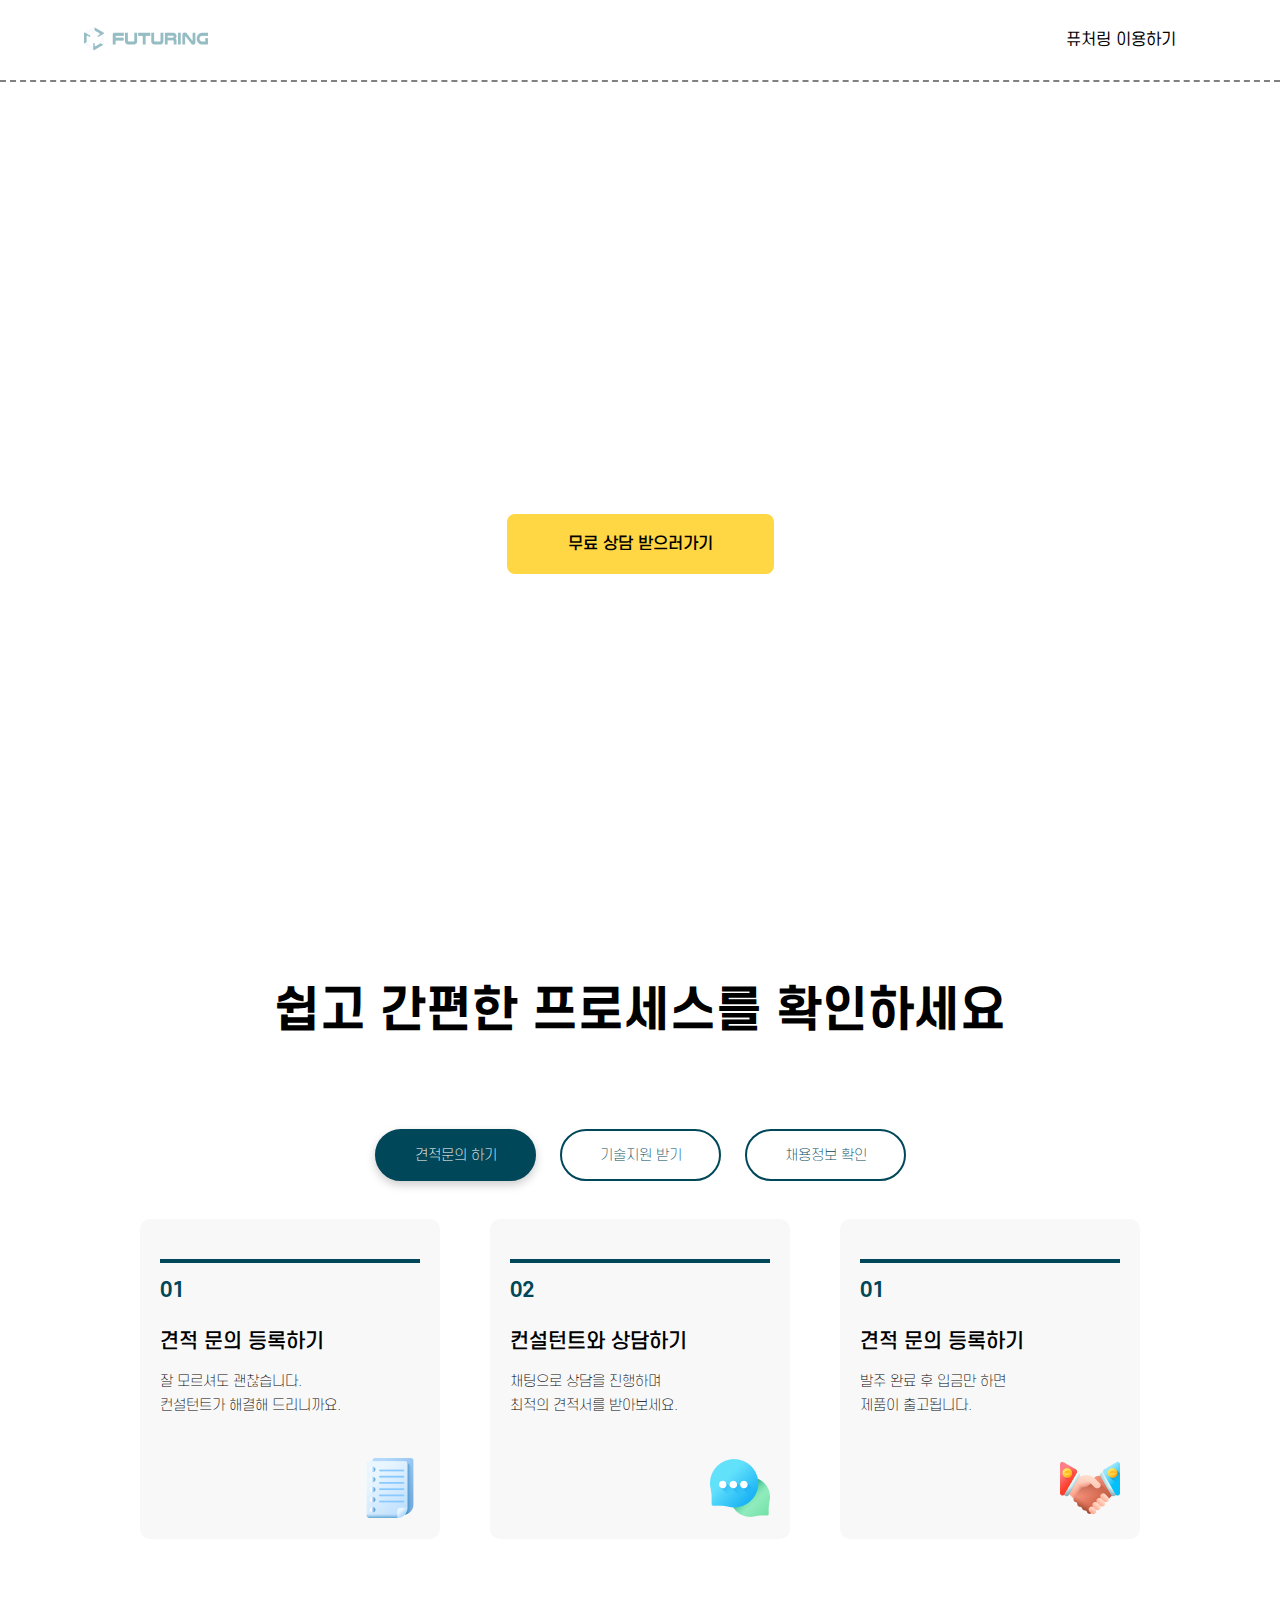
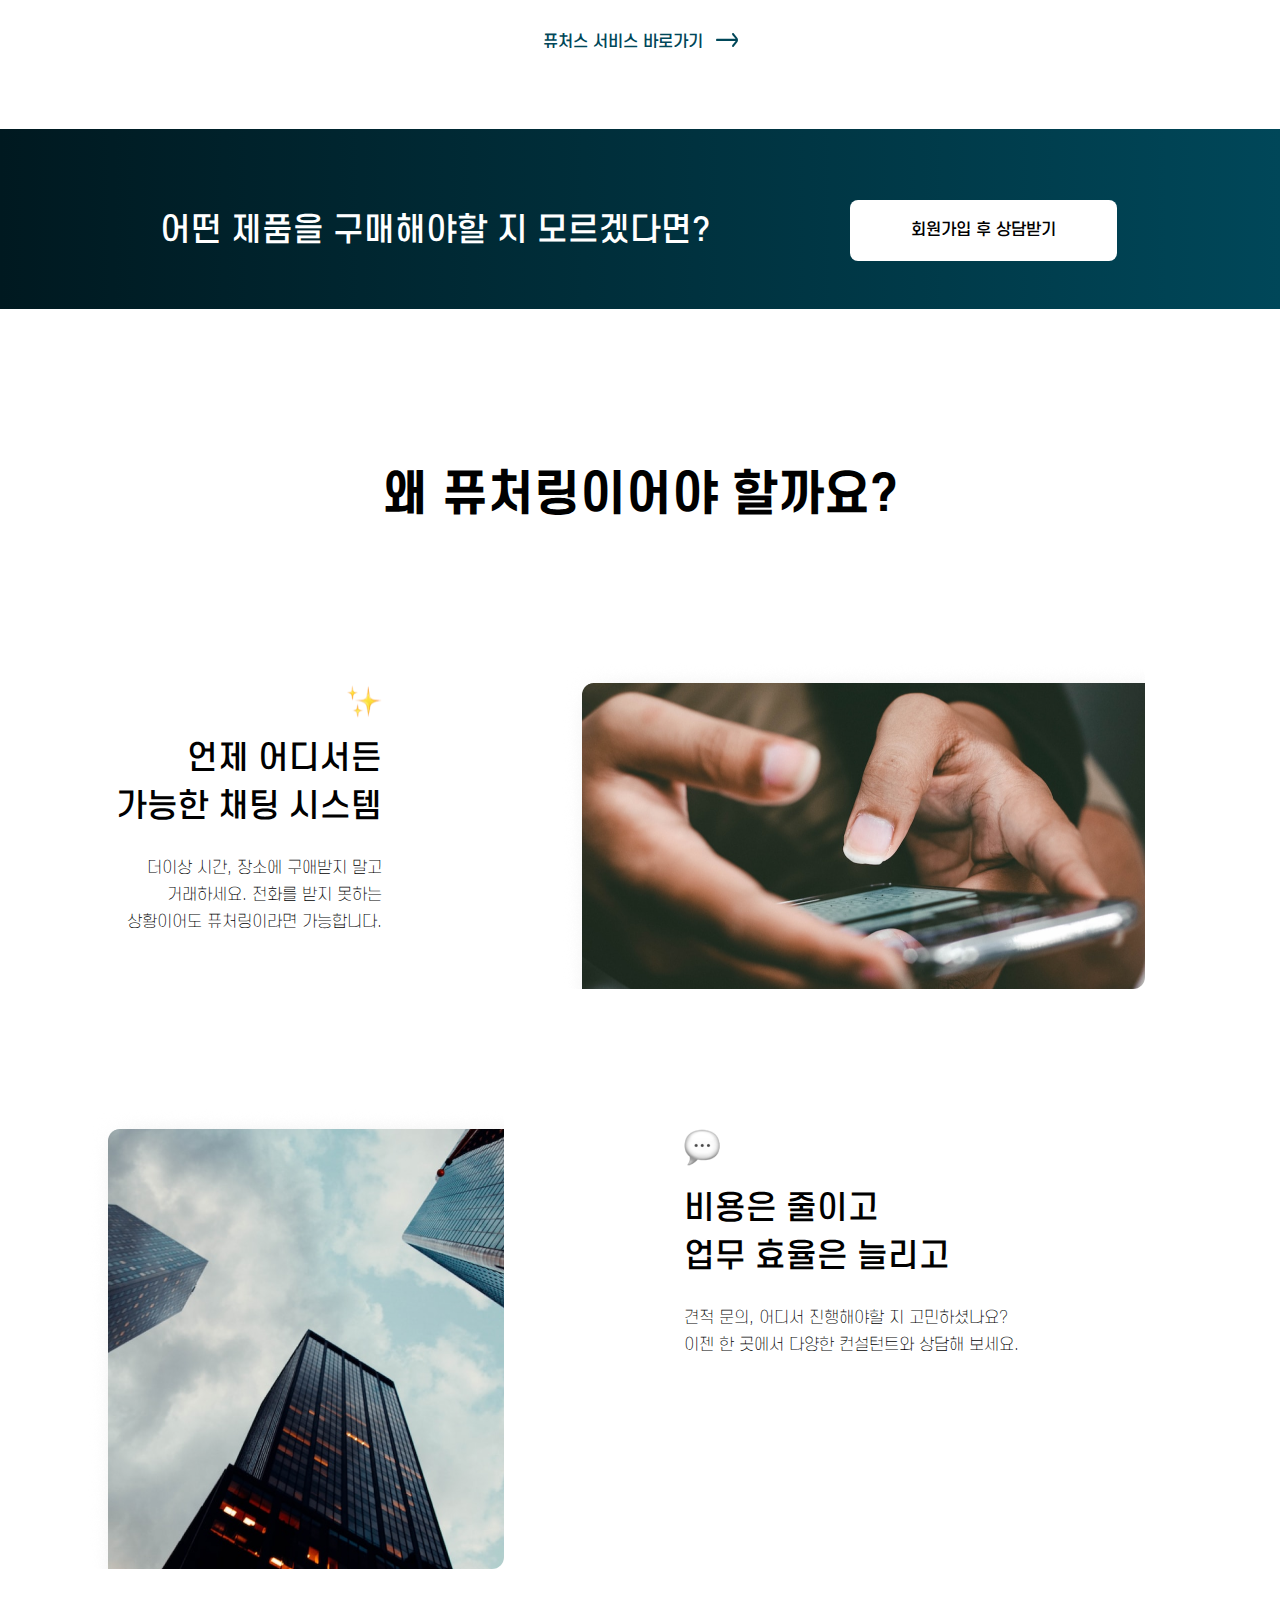
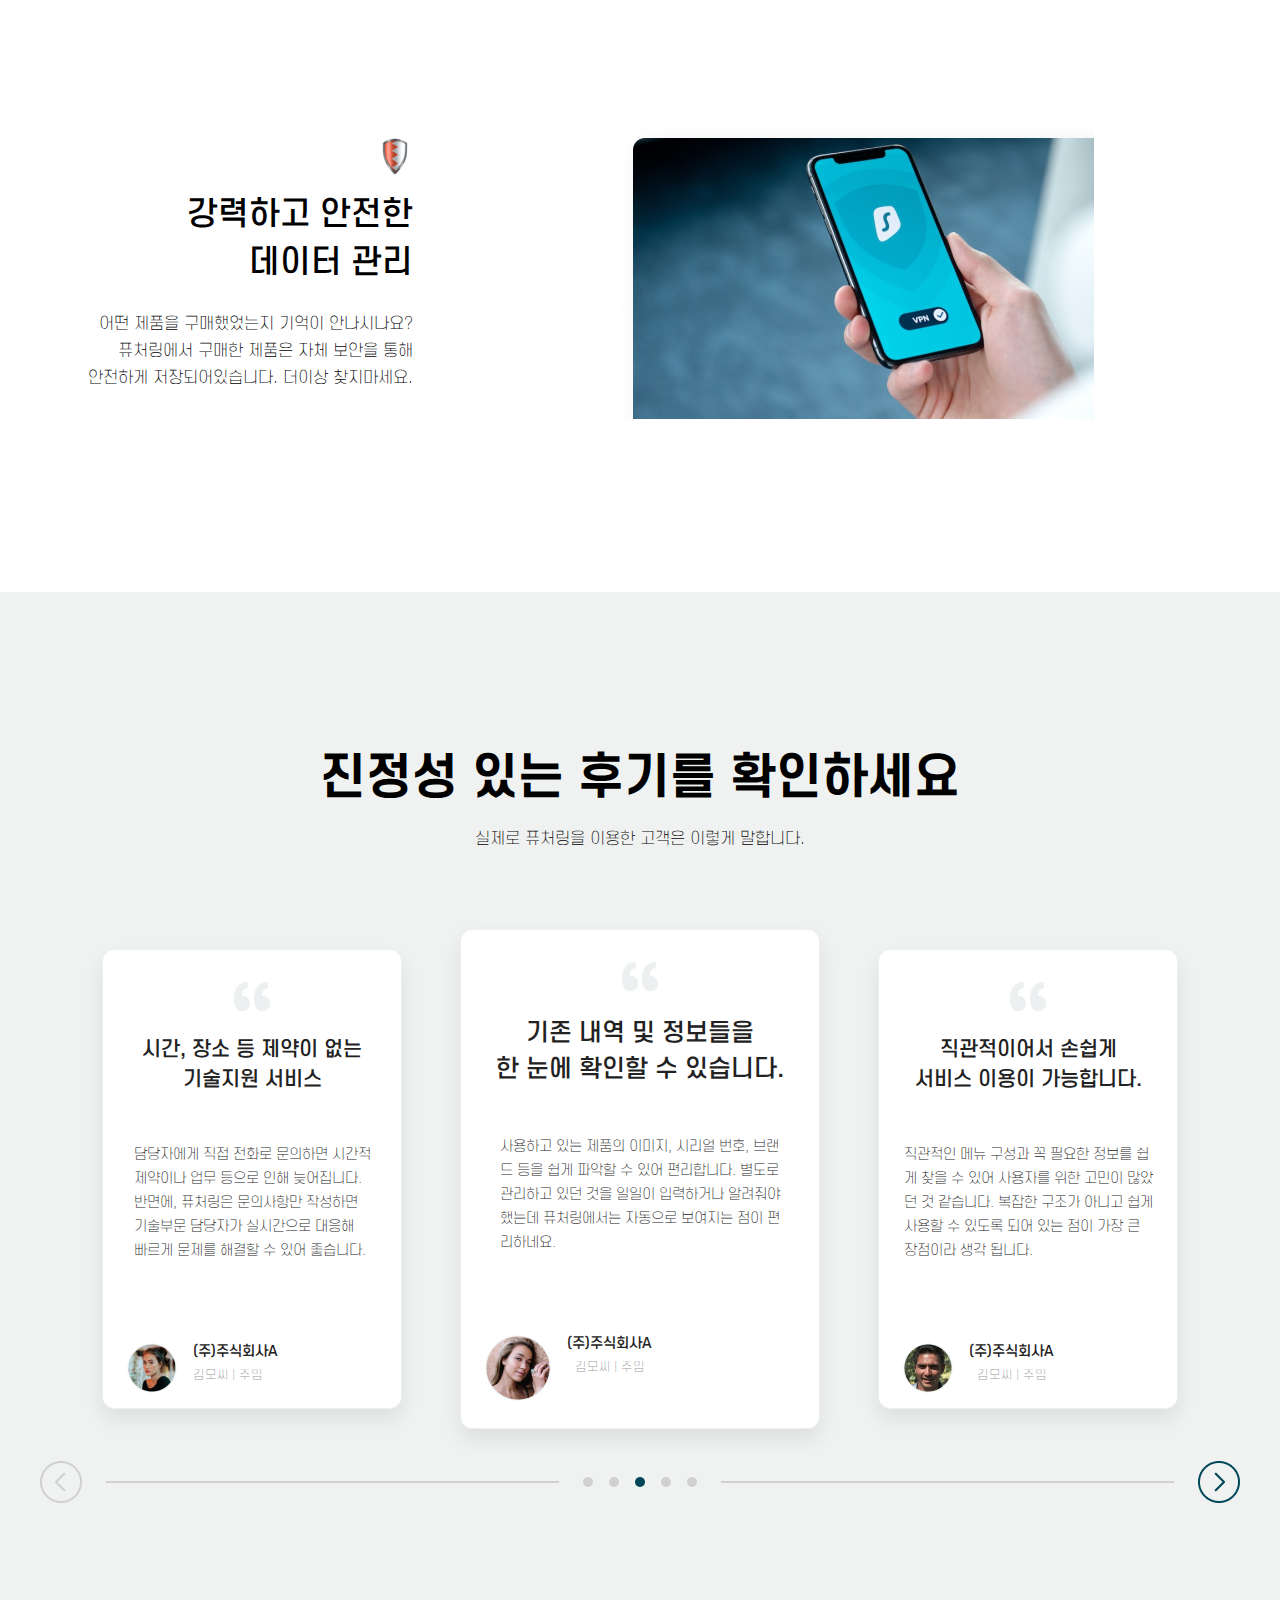
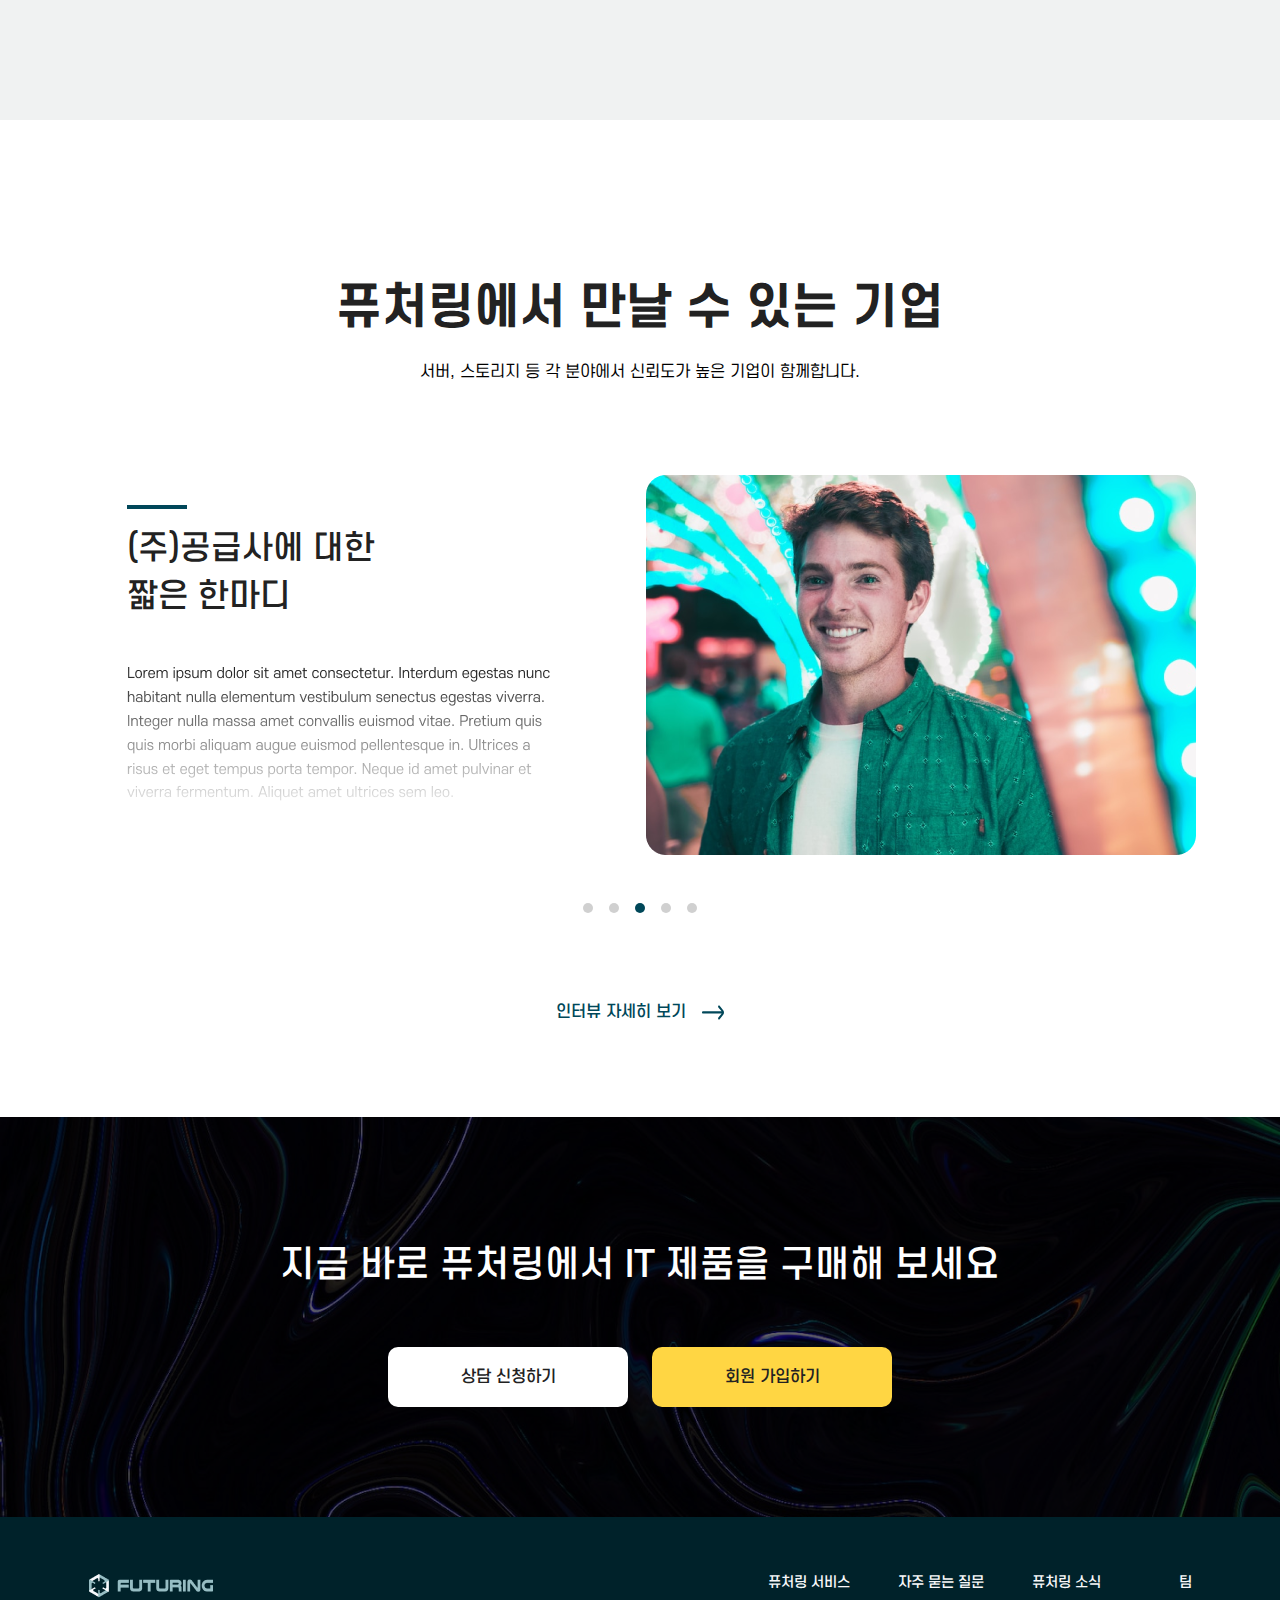
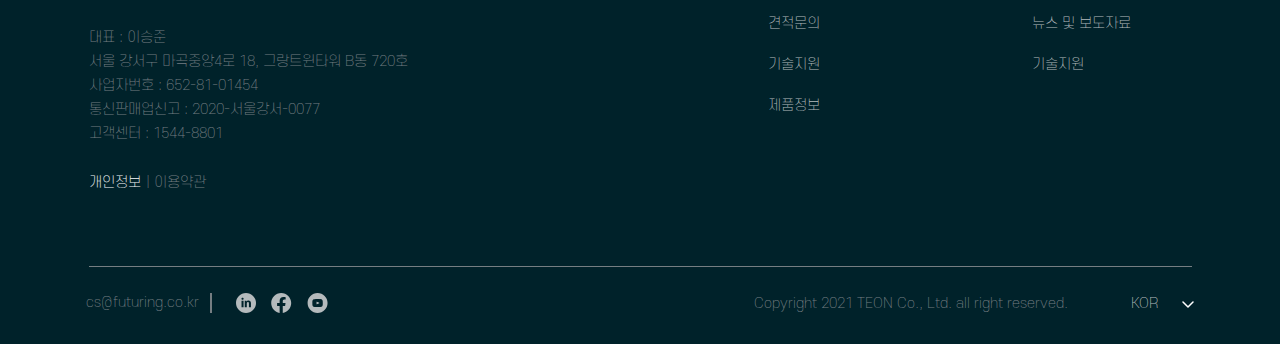
==== front/index.html @ 199f08bc "2023/05/26 commit check" ====
<!DOCTYPE html>
<html lang="en">
<head>
    <meta charset="UTF-8">
    <meta http-equiv="X-UA-Compatible" content="IE=edge">
    <meta name="viewport" content="width=device-width, initial-scale=1.0">
    <link rel="stylesheet" href="../../common/css/reset.css">
    <link rel="stylesheet" href="../../common/css/common.css">
    <link rel="stylesheet" href="../../common/css/fonts.css">

    <link rel="stylesheet" href="./css/index.css">
    <title>Document</title>
</head>
<body>
   <div id="futuring_main_wrap">
        <header class="futuring_header_wrap">
            <div class="dashed_line_wrap">
                <nav class="futuring_nav_wrap">
                    <a href="#" classs="futuring_web">
                        <img src="../common/image/futuring_logo.png" alt="futuring_logo" class="futuring_logo">
                    </a>
                    <ul class="futuring_middle_wrap">
                        <li><a href="#"></a>퓨처링 소개<img src="../common/image/unnder_button.svg" alt="unnder_button" class="unnder_button"></li>
                        <li><a href="#"></a>자주 묻는 질문</li>
                        <li><a href="#"></a>퓨처링 소개<img src="../common/image/unnder_button.svg" alt="unnder_button" class="unnder_button"></li>
                        <li><a href="#"></a>팀</li>
                    </ul>
                    <ul class="futuring_login_wrap">
                        <li><a href="#"></a>로그인 ・ 회원가입</li>
                        <li><a href="#"></a>퓨처링 이용하기</li>
                    </ul>
                </nav>
            </div>

            <div class="futuring_introduce_wrap">
                <h1>
                    IT 제품 구매 <br> 
                    여기저기 <span>둘러보느라 지치셨죠?</span>
                </h1>
                <span>
                    퓨처링은 B2B 기업을 대상으로 서버, 스토리지, 클라우드, 네트워크 구매에 <br>
                    필요한 상담을 무료로 제공합니다. 채팅 한 번으로 여러 곳에서 견적을 받아보세요.
                </span>
                <div>
                    무료 상담 받으러가기
                </div>
            </div>

            <div class="futuring_board_data">
                <div class="futuring_board_introduce">
                    <div class="silver_box"></div>
                    <span>퓨처링은 벤처기업, 강소기업 인증을 받은 (주)테온에서 <br>
                      서비스하는 믿고 맏길 수 있는 안전한 플랫폼입니다.
                    </span>
                </div>

                <div class="futuring_board_stats">
                    <img src="../common/image/board_home.png" alt="board_home" class="board_home">
                    <div class="futuring_board_figure">
                        <span>553</span>
                        <span>등록된 업체</span>
                    </div>
                </div>

                <div class="futuring_board_stats">
                    <img src="../common/image/board_home.png" alt="board_home" class="board_home">
                    <div class="futuring_board_figure">
                        <span>5,660</span>
                        <span>출고된 제품</span>
                    </div>
                </div>

                <div class="futuring_board_stats">
                    <img src="../common/image/board_home.png" alt="board_home" class="board_home">
                    <div class="futuring_board_figure">
                        <span>161억 +</span>
                        <span>총 견적 금액</span>
                    </div>
                </div>
            </div>

        </header>

        <div class="futuring_body_wrap">
             <p>쉽고 간편한 프로세스를 확인하세요</p>
             <div class="futuring_process_list">
                 <div>견적문의 하기</div>
                 <div class="futuring_process_middle">기술지원 받기</div>
                 <div>채용정보 확인</div>
             </div>
             <div class="futuring_process_card">
                <div class="futuring_first_card">
                    <div class="turquoise"></div>
                    <span class="futuring_class_number">01</span>
                    <span class="futuring_card_title">견적 문의 등록하기</span>
                    <span class="futuring_card_content">
                          잘 모르셔도 괜찮습니다. <br>
                          컨설턴트가 해결해 드리니까요.
                    <div class="futuring_card_image"> 
                        <img src="../common/image/paper.png" alt="paper_logo">
                    </div>
                </div>

                <div class="futuring_second_card">
                    <div class="turquoise"></div>
                    <span class="futuring_class_number">02</span>
                    <span class="futuring_card_title">컨설턴트와 상담하기</span>
                    <span class="futuring_card_content">
                        채팅으로 상담을 진행하며 <br>
                        최적의 견적서를 받아보세요.
                    <div class="futuring_card_image"> 
                        <img src="../common/image/chat.png" alt="chat_logo">
                    </div>
                </div>

                <div class="futuring_last_card">
                    <div class="turquoise"></div>
                    <span class="futuring_class_number">01</span>
                    <span class="futuring_card_title">견적 문의 등록하기</span>
                    <span class="futuring_card_content">
                        발주 완료 후 입금만 하면 <br>
                        제품이 출고됩니다.
                    <div class="futuring_card_image"> 
                        <img src="../common/image/handshake.png" alt="handshake_logo">
                    </div>
                </div>
             </div>

             <div class="futuring_service_going">
                <span>퓨처스 서비스 바로가기</span>
                <img src="../common/image/futuring_service_arrow.svg" alt="futuring_service_arrow">
             </div>
        </div>
        
        <div class="futuring_indigo_background">
            <div class="futuring_indigo_counseling">
                <span>어떤 제품을 구매해야할 지 모르겠다면?</span>
                <span>회원가입 후 상담받기</span>
            </div>    
        </div>

        <div class="futuring_reason_wrap">
            <p>왜 퓨처링이어야 할까요?</p>
            <div class="futuring_chat_system">
                <div class="futuring_chat_information">
                    <img src="../common/image/star.png" alt="star_logo" class="star_logo">
                    <p>언제 어디서든 <br>
                        가능한 채팅 시스템
                    </p>
                    <span>
                        더이상 시간, 장소에 구애받지 말고 <br>
                        거래하세요. 전화를 받지 못하는 <br>
                        상황이어도 퓨처링이라면 가능합니다.
                    </span>
                </div>

                <div class="smart_phone"></div>
            </div>

            <div class="futuring_sangdam_system">
                <div class="building_logo"> </div> 
                <div class="futuring_sangdam_information">
                    <img src="../common/image/text_image.png" alt="text_image" class="text_image">
                    <p>
                        비용은 줄이고  <br>
                        업무 효율은 늘리고
                    </p>
                    <span>
                        견적 문의, 어디서 진행해야할 지 고민하셨나요? <br>
                        이젠 한 곳에서 다양한 컨설턴트와 상담해 보세요.
                    </span>
                </div>

            </div>

            <div class="futuring_data_management">
                <div class="futuring_management_wrap">
                    <img src="../common/image/depance.png" alt="depance_logo" class="depance_logo">
                    <p>
                        강력하고 안전한 <br>
                        데이터 관리
                    </p>
                    <span>
                        어떤 제품을 구매했었는지 기억이 안나시나요? <br>
                        퓨처링에서 구매한 제품은 자체 보안을 통해 <br>
                        안전하게 저장되어있습니다. 더이상 찾지마세요.
                    </span>
                </div>
                <div class="vpn_logo_image"></div>
            </div>
        </div>

        <div class="futuring_gray_background">
            <div class="futuring_review_box">
                <p>진정성 있는 후기를 확인하세요</p>
                <span>
                    실제로 퓨처링을 이용한 고객은 이렇게 말합니다.
                </span>
                <div class="futuring_review_cardbox">
                    <div class="first_review_box">
                        <img src="../common/image/quotation_mark.png" alt="quotation_mark" class="quotation_mark">
                        <span>시간, 장소 등 제약이 없는 <br>
                              기술지원 서비스
                        </span>
                        <p>
                            담당자에게 직접 전화로 문의하면 시간적 <br> 
                            제약이나 업무 등으로 인해 늦어집니다. <br>
                            반면에, 퓨처링은 문의사항만 작성하면 <br>
                            기술부문 담당자가 실시간으로 대응해 <br>
                            빠르게 문제를 해결할 수 있어 좋습니다.
                        </p>
                        <div class="review_personal_data">
                            <img src="../common/image/one_review_people.png" alt="one_review_people">
                            <div class="review_personal_information">
                                <span>(주)주식회사A</span>
                                <span>김모씨 | 주임</span>
                            </div>
                        </div>
                    </div>

                    <div class="second_review_box">
                        <img src="../common/image/quotation_mark.png" alt="quotation_mark" class="quotation_mark">
                        <span>
                            기존 내역 및 정보들을 <br>
                            한 눈에 확인할 수 있습니다.
                        </span>
                        <p>
                            사용하고 있는 제품의 이미지, 시리얼 번호, 브랜 <br>
                            드 등을 쉽게 파악할 수 있어 편리합니다. 별도로 <br>
                            관리하고 있던 것을 일일이 입력하거나 알려줘야  <br>
                            했는데 퓨처링에서는 자동으로 보여지는 점이 편  <br>
                            리하네요.
                        </p>
                        <div class="review_personal_data">
                            <img src="../common/image/two_review_people.png" alt="two_review_people">
                            <div class="review_personal_information">
                                <span>(주)주식회사A</span>
                                <span>김모씨 | 주임</span>
                            </div>
                        </div>
                    </div>

                    <div class="three_review_box">
                        <img src="../common/image/quotation_mark.png" alt="quotation_mark" class="quotation_mark">
                        <span>
                            직관적이어서 손쉽게 <br>
                            서비스 이용이 가능합니다.
                        </span>
                        <p>
                            직관적인 메뉴 구성과 꼭 필요한 정보를 쉽 <br>
                            게 찾을 수 있어 사용자를 위한 고민이 많았 <br>
                            던 것 같습니다. 복잡한 구조가 아니고 쉽게 <br> 
                            사용할 수 있도록 되어 있는 점이 가장 큰 <br> 
                            장점이라 생각 됩니다.
                        </p>
                        <div class="review_personal_data">
                            <img src="../common/image/three_review_people.png" alt="three_review_people">
                            <div class="review_personal_information">
                                <span>(주)주식회사A</span>
                                <span>김모씨 | 주임</span>
                            </div>
                        </div>
                    </div>
                </div>
                 <!-- line 시작-->
                <div class="selector_linear">
                    <img src="../common/image/prev.png" alt="prev" class="prev">
                    <div class="reft_select_distinction"></div>
                    <div class="one_selector">
                        <div></div>
                        <div></div>
                        <div class="active"></div>
                        <div></div>
                        <div></div>
                    </div>
                    <div class="right_select_distinction"></div>
                    <img src="../common/image/next.png" alt="next" class="next">
                </div>
            </div>
        </div>

        <div class="interview_corporation_wrap">
            <div class="interview_body_wrap">
                <span>퓨처링에서 만날 수 있는 기업</span>
                <span>서버, 스토리지 등 각 분야에서 신뢰도가 높은 기업이 함께합니다.</span>
                
                <div class="main_interview_wrap">
                    <div class="interview_suppliers_wrap">
                            <div class="indion_small_line"></div>
                            <span>
                                (주)공급사에 대한 <br>
                                짧은 한마디
                            </span>
                            <div class="lolem_setting_background">
                                <img src="../common/image/lolem.png" alt="lolem" class="lolem">
                                <img src="../common/image/fog_lettering.png" alt="fog_lettering" class="fog_lettering">
                            </div>
                    </div>
                    <img src="../common/image/lookat_people.png" alt="lookat_people" class="lookat_people">
                </div>

                <div class="interview_selector">
                    <div></div>
                    <div></div>
                    <div class="active"></div>
                    <div></div>
                    <div></div>
                </div>
            </div>
            
            <div class="interview_get_wrap">
                <!--인터뷰 자세히 보기-->
                <span class="interview_get_out">
                    인터뷰 자세히 보기
                </span>
                <img src="../common/image/interview_right_arrow.svg" alt="interview_right_arrow">
            </div>
        </div>

        <div class="space_background">
            <div class="space_purchase_wrap">
                <span>
                    지금 바로 퓨처링에서 IT 제품을 구매해 보세요
                </span>
                <div class="space_request_list">
                    <div>
                        상담 신청하기
                    </div>
                    <div>
                        회원 가입하기
                    </div>
                </div>
            </div>
        </div>

        <footer class="footer_main_wrap">
            <div class="footer_info_wrap">
                <div class="footer_left">
                    <img src="../common/image/futuring_logo.png" alt="footer_futuring_logo" class="footer_futuring_logo">
                    <div class="footer_left_introduce">
                        <span>대표 : 이승준</span>
                        <span>서울 강서구 마곡중앙4로 18, 그랑트윈타워 B동 720호</span>
                        <span>사업자번호 : 652-81-01454</span>
                        <span>통신판매업신고 : 2020-서울강서-0077</span>
                        <span>고객센터 : 1544-8801</span>
                        <div class="footer_personal_information">
                            <span class="person_intriduce"><a href="#">개인정보</a></span>
                            <span class="perosn_conditions"><a href="#"> | 이용약관</a></span>
                        </div>
                    </div>
                </div>
                <div class="footer_right">
                    <ul>
                        <li>
                            <span>퓨처링 서비스</span>
                            <span><a href="#">견적문의</a></span>
                            <span><a href="#">기술지원</a></span>
                            <span><a href="#">제품정보</a></span>
                        </li>
                        <li>
                            <span>자주 묻는 질문</span>
                        </li>
                        <li>
                            <span>퓨처링 소식</span>
                            <span><a href="#">뉴스 및 보도자료</a></span>
                            <span><a href="#">기술지원</a></span>
                        </li>
                        <li>
                            <span>팀</span>
                        </li>
                    </ul>
                </div>
            </div>
            <div class="footer_vanner_wrap">
                <div class="footer_vanner_left">
                    <span>cs@futuring.co.kr</span>
                    <div></div>
                    <img src="../common/image/insta_logo.svg" alt="insta_logo" class="insta_logo">
                    <img src="../common/image/facebook_logo.svg" alt="facebook_logo" class="facebook_logo">
                    <img src="../common/image/youtube_logo.svg" alt="youtube_logo" class="youtube_logo">
                </div>

                <div class="footer_vanner_right">
                    <span>Copyright 2021 TEON Co., Ltd. all right reserved.</span>
                    <div>
                        <span>KOR</span>
                        <img src="../common/image/unnder_button.svg" alt="unnder_button" class="unnder_button">
                    </div>
                </div>
            </div>
        </footer>
   </div>
</body>
</html>
---- common/css/common.css ----
/* =================================================================== 
Common
=================================================================== */

* {
    font-family: 'S-Core Dream';
}







/* =================================================================== 
Header
=================================================================== */


.dashed_line_wrap{
    border-bottom: 2px dashed gray;
}

.futuring_header_wrap .futuring_nav_wrap
{
    display: flex;
    align-items: center;
    justify-content: space-between;
    padding: 20px 0 20px;
    max-width: 1113px;
    margin: 0 auto;
}

.futuring_header_wrap  .futuring_middle_wrap
{
    display: flex;
    font-style: normal;
    font-weight: 200;
    font-size: 14px;
    line-height: 17px;
    text-align: center;
    color: #FFFFFF;
}

.futuring_header_wrap  .futuring_middle_wrap > li:not(:first-child){
    padding-left: 40px;
}


.futuring_header_wrap .futuring_login_wrap
{
    display: flex;
    align-items: center;
}

.futuring_header_wrap .futuring_login_wrap li:first-child
{
    font-style: normal;
    font-weight: 200;
    font-size: 14px;
    line-height: 17px;
    text-align: center;
    color: #FFFFFF;
}

.futuring_header_wrap .futuring_login_wrap li:last-child
{   
    padding : 12px 21px 11px 22px;
    background: #FFFFFF;
    border-radius: 100px;
}

.futuring_header_wrap .futuring_login_wrap li>a:last-child
{   
    font-weight: 200;
    font-size: 14px;
    line-height: 17px;
    text-align: center;
    color: #000000;
}

.futuring_login_wrap > li:last-child
{
    margin-left: 21px;
}




/* =================================================================== 
footer 
=================================================================== */




.footer_main_wrap {
    background: #00222A;
}

.footer_main_wrap .footer_info_wrap {
    display: flex;
    justify-content: space-between;
    max-width: 1103px;
    margin: 0 auto;
    padding: 57px 0 71px;
    border-bottom: 0.5px solid #757E82;;
}

.footer_left_introduce {
    display: flex;
    flex-direction: column;
    margin-top: 25px;
}

.footer_left .footer_personal_information{
    margin-top: 25px;
}

.footer_left_introduce > span {
    font-weight: 200;
    font-size: 14px;
    line-height: 24px;
    color: #757E82;
}

.footer_personal_information .person_intriduce > a{
    font-weight: 200;
    font-size: 14px;
    line-height: 24px;
    color:#F7F8F9;
}

.footer_personal_information .perosn_conditions > a{
    font-weight: 200;
    font-size: 14px;
    line-height: 24px;
    color: #757E82;
}

.footer_right > ul {
    display: flex;
}

.footer_right > ul > li:not(:last-child){
    display: flex;
    flex-direction: column;
    margin-right: 48px;
}

.footer_right > ul > li > span:first-child{
    font-weight: 500;
    font-size: 14px;
    line-height: 17px;
    color: #F7F8F9;
    margin-bottom: 28px;
}

.footer_right > ul > li > span:not(:last-child) {
    margin-bottom: 24px;
}

.footer_right > ul > li > span > a{
    font-weight: 200;
    font-size: 14px;
    line-height: 17px;
    color: #B4BABC;
}


.footer_vanner_wrap {
    display: flex;
    justify-content: space-between;
    margin: 0 auto;
    padding: 24px 0 29px;
    max-width: 1108px;
}

.footer_vanner_left span{
    font-weight: 200;
    font-size: 14px;
    line-height: 24px;
    color: #757E82;
}

.footer_vanner_left {
    display: flex;
    justify-content: center;
    align-items: center;
}

.footer_vanner_left div {
    margin: 0 24px 0 11px;
    width: 0px;
    height: 20px;
    border: 0.5px solid #757E82;
}

.footer_vanner_left img:not(:last-child){
    margin-right: 15px;
}


.footer_vanner_right {
    display: flex;
    justify-content: center;
    align-items: center;
}

.footer_vanner_right > span{
    margin-right: 63px;
    font-weight: 200;
    font-size: 14px;
    line-height: 17px;
    text-align: center;
    color: #757E82;
}

.footer_vanner_right div > span {
    margin-right: 19px;
    font-weight: 200;
    font-size: 14px;
    line-height: 17px;
    color: #B4BABC;
}
---- common/css/fonts.css ----
/* S-Core Dream font */
@font-face {
    font-family: 'S-Core Dream';
    src: url('../fonts/SCDream1.otf') format('opentype');
    font-weight: 100;
    font-style: normal;
}

@font-face {
    font-family: 'S-Core Dream';
    src: url('../fonts/SCDream2.otf') format('opentype');
    font-weight: 200;
    font-style: normal;
}

@font-face {
    font-family: 'S-Core Dream';
    src: url('../fonts/SCDream3.otf') format('opentype');
    font-weight: 300;
    font-style: normal;
}

@font-face {
    font-family: 'S-Core Dream';
    src: url('../fonts/SCDream4.otf') format('opentype');
    font-weight: 400;
    font-style: normal;
}

@font-face {
    font-family: 'S-Core Dream';
    src: url('../fonts/SCDream5.otf') format('opentype');
    font-weight: 500;
    font-style: normal;
}

@font-face {
    font-family: 'S-Core Dream';
    src: url('../fonts/SCDream6.otf') format('opentype');
    font-weight: 600;
    font-style: normal;
}

@font-face {
    font-family: 'S-Core Dream';
    src: url('../fonts/SCDream7.otf') format('opentype');
    font-weight: 700;
    font-style: normal;
}

@font-face {
    font-family: 'S-Core Dream';
    src: url('../fonts/SCDream8.otf') format('opentype');
    font-weight: 800;
    font-style: normal;
}

@font-face {
    font-family: 'S-Core Dream';
    src: url('../fonts/SCDream9.otf') format('opentype');
    font-weight: 900;
    font-style: normal;
}


/* NEXON */
@font-face {
    font-family: 'NEXON';
    src: url('../fonts/NEXON_Lv1_Gothic_Low_OTF_Light.otf') format('opentype');
    font-weight: 300;
    font-style: normal;
}

@font-face {
    font-family: 'NEXON';
    src: url('../fonts/NEXON_Lv1_Gothic_Low_OTF.otf') format('opentype');
    font-weight: 400;
    font-style: normal;
}
@font-face {
    font-family: 'NEXON';
    src: url('../fonts/NEXON_Lv1_Gothic_Low_OTF_Bold.otf') format('opentype');
    font-weight: 900;
    font-style: normal;
}
---- front/css/index.css ----
.futuring_introduce_wrap {
    display: flex;
    flex-direction: column;
    align-items: center;
    margin: 150px 0px 184px;
}

.futuring_introduce_wrap h1{
    margin-bottom: 24px;
    font-style: normal;
    font-weight: 200;
    font-size: 56px;
    line-height: 78px;
    text-align: center;
    color: #FFFFFF;
}

.futuring_introduce_wrap h1>span {
    font-weight: 500;
    font-size: 56px;
    line-height: 78px;
    text-align: center;
    color: #FFFFFF;
}

.futuring_introduce_wrap > span {
    margin-bottom: 48px;
    font-weight: 200;
    font-size: 16px;
    line-height: 27px;
    text-align: center;
    color: #FFFFFF;
}

.futuring_introduce_wrap > div {
    padding: 21px 61px 20px;
    font-weight: 500;   
    font-size: 16px;
    line-height: 19px;
    text-align: center;
    color: #000000;
    background: #FFD643;
    border-radius: 8px;
}

.futuring_board_data{
    display: flex;
    max-width: 1240px;
    margin: 0 auto;
}

.futuring_board_data .futuring_board_introduce{
    display: flex;
    justify-content: center;
    align-items: center;
    margin-right: 37px;
}

.futuring_board_introduce .silver_box{
    width: 4px;
    height: 40px;
    background: #FFFFFF;
}

.futuring_board_introduce span {
    margin-left: 10px;
    font-weight: 200;
    font-size: 14px;
    line-height: 21px;
    color: #FFFFFF;
}

.futuring_board_stats {
    display: flex;
    margin-right: 102px;
}

.futuring_board_stats .futuring_board_figure{
    display: flex;
    margin-left: 24px;;
    flex-direction: column;
}

.futuring_board_figure span:first-child{
    margin-bottom: 12px;
    font-style: normal;
    font-weight: 600;
    font-size: 32px;
    line-height: 38px;
    color: #FFFFFF;
}

.futuring_board_figure span:last-child{
    font-weight: 200;
    font-size: 14px;
    line-height: 17px;
    color: #FFFFFF;
}

.futuring_body_wrap {
    display: flex;
    flex-direction: column;
    align-items: center;
    max-width: 1000px;
    margin: 0 auto;
}

.futuring_body_wrap > p {
    margin: 160px 0 90px;
    font-weight: 600;
    font-size: 48px;
    line-height: 54px;
    text-align: center;
    color: #000000;
}

.futuring_body_wrap .futuring_process_list {
    display: flex;
    margin-bottom: 38px;
}

.futuring_process_list div:not(:first-child, :last-child){
    margin: 0 24px 0;
}

.futuring_process_list div:first-child {
    padding : 16px 37px 15px 38px;
    background: #004759;
    box-shadow: 0px 4px 10px rgba(0, 0, 0, 0.2);
    border-radius: 100px;
    font-weight: 200;
    font-size: 14px;
    line-height: 17px;
    text-align: center;
    color: #FFFFFF;
}

.futuring_process_list div{
    padding : 16px 37px 15px 38px;
    border: 2px solid #004759;
    border-radius: 100px;
    font-weight: 200;
    font-size: 14px;
    line-height: 17px;
    text-align: center;
    color: #004759;
}

.futuring_process_card {
    display: flex;
    margin-bottom: 94px;
}

/*첫 번째 */
.futuring_process_card .futuring_first_card {
    display: flex;
    flex-direction: column;
    background: #F8F8F8;
    border-radius: 10px; 
}

.futuring_first_card .turquoise {
    margin: 40px 20px 16px 20px;
    align-items: center;
    width: 260px;
    height: 0px;
    border: 2px solid #004759;
}

.futuring_first_card .futuring_class_number {
    margin-left: 20px;
    margin-bottom: 27px;
    font-weight: 600;
    font-size: 20px;
    line-height: 24px;
    color: #004759;
}

.futuring_first_card .futuring_card_title{
    margin-left: 20px;
    margin-bottom: 16px;
    font-style: normal;
    font-weight: 500;
    font-size: 20px;
    line-height: 24px;
    color: #000000;
}

.futuring_first_card .futuring_card_content{
    margin-left: 20px;
    font-weight: 200;
    font-size: 14px;
    line-height: 24px;
    color: #000000;
}

.futuring_first_card .futuring_card_image{ 
    margin-top: 40px;
    margin-bottom: 21px;
    display: flex;
    margin-right: 20px;
    justify-content: flex-end;
}

/*두 번쨰*/
.futuring_process_card .futuring_second_card {
    display: flex;
    flex-direction: column;
    margin: 0 50px 0;
    background: #F8F8F8;
    border-radius: 10px; 
}

.futuring_second_card .turquoise {
    margin: 40px 20px 16px 20px;
    align-items: center;
    width: 260px;
    height: 0px;
    border: 2px solid #004759;
}

.futuring_second_card .futuring_class_number {
    margin-left: 20px;
    margin-bottom: 27px;
    font-weight: 600;
    font-size: 20px;
    line-height: 24px;
    color: #004759;
}

.futuring_second_card .futuring_card_title{
    margin-left: 20px;
    margin-bottom: 16px;
    font-style: normal;
    font-weight: 500;
    font-size: 20px;
    line-height: 24px;
    color: #000000;
}

.futuring_second_card .futuring_card_content{
    margin-left: 20px;
    font-weight: 200;
    font-size: 14px;
    line-height: 24px;
    color: #000000;
}

.futuring_second_card .futuring_card_image{ 
    margin-top: 40px;
    display: flex;
    margin-right: 20px;
    justify-content: flex-end;
}

/*세 번쨰*/

.futuring_process_card .futuring_last_card {
    display: flex;
    flex-direction: column;
    background: #F8F8F8;
    border-radius: 10px; 
}

.futuring_last_card .turquoise {
    margin: 40px 20px 16px 20px;
    align-items: center;
    width: 260px;
    height: 0px;
    border: 2px solid #004759;
}

.futuring_last_card .futuring_class_number {
    margin-left: 20px;
    margin-bottom: 27px;
    font-weight: 600;
    font-size: 20px;
    line-height: 24px;
    color: #004759;
}

.futuring_last_card .futuring_card_title{
    margin-left: 20px;
    margin-bottom: 16px;
    font-style: normal;
    font-weight: 500;
    font-size: 20px;
    line-height: 24px;
    color: #000000;
}

.futuring_last_card .futuring_card_content{
    margin-left: 20px;
    font-weight: 200;
    font-size: 14px;
    line-height: 24px;
    color: #000000;
}

.futuring_last_card .futuring_card_image{ 
    margin-top: 40px;
    display: flex;
    margin-right: 20px;
    justify-content: flex-end;
}

.futuring_service_going {
    margin-bottom: 77px;
}

.futuring_service_going span {
    margin-right: 8px;
    font-weight: 500;
    font-size: 16px;
    line-height: 19px;
    text-align: center;
    color: #004759;
}

.futuring_indigo_background {
    width: 100%;
    height: 180px;
    background: linear-gradient(90deg, #001920 0%, #004759 100%);
}

.futuring_indigo_background .futuring_indigo_counseling{
    display: flex;
    padding : 71px 0 71px;
    margin : 0 auto;
    max-width: 960px;
    align-items: center;
    justify-items: center;
}

.futuring_indigo_counseling span:first-child{
    margin-right: 140px;
    font-style: normal;
    font-weight: 500;
    font-size: 32px;
    line-height: 38px;
    color: #FFFFFF;
}

.futuring_indigo_counseling span:last-child{
    display: block; 
    padding: 21px 61px 21px;
    background: #FFFFFF;
    border-radius: 8px;
    font-weight: 500;
    font-size: 16px;
    line-height: 19px;
    text-align: center;
    color: #000000;
}

/*왜 퓨처링이어야 할까요?*/

.futuring_reason_wrap {
    display: flex;
    flex-direction: column;
    max-width: 1105px;
    margin: 0 auto;
}

.futuring_reason_wrap > p {
    margin-top: 160px;
    font-weight: 600;
    font-size: 48px;
    line-height: 54px;
    text-align: center;
    color: #000000;
}

.futuring_chat_system {
    display: flex;
    justify-content: flex-end;
    max-width: 1057px;
    margin-top: 140px;
}

.futuring_chat_information {
    display: flex;
    flex-direction: column;
    align-items: flex-end;
    margin-right: 180px;
}

.futuring_chat_information .star_logo {
    margin-top: 20px;
    width: 36px;
    height: 36px;
}

.futuring_chat_information p {
    margin: 16px 0 24px;
    font-weight: 500;
    font-size: 32px;
    line-height: 48px;
    text-align: right;
    color: #000000;
}

.futuring_chat_information span{
    font-weight: 200;
    font-size: 16px;
    line-height: 27px;
    text-align: right;
    color: #000000;
}

.smart_phone{
    background: url("../../common/image/smart_phone.png");
    width: 583px;
    height: 326px;
    border-radius: 12px;
}

/*2번째*/
.futuring_sangdam_system {
    display: flex;
    justify-content: flex-start;
    max-width: 1057px;
    margin-top: 120px;
}


.futuring_sangdam_information {
    margin-left: 180px;;    
}

.building_logo {
    background: url("../../common/image/building_image.png");
    width: 416px;
    height: 460px;
    border-radius: 12px;
}

.futuring_sangdam_information .text_image{
    margin-top: 20px;
}

.futuring_sangdam_information p {
    margin: 16px 0px 24px;
    font-weight: 500;
    font-size: 32px;
    line-height: 48px;
    color: #000000;
}

.futuring_sangdam_system span {
    font-weight: 200;
    font-size: 16px;
    line-height: 27px;
    color: #000000;
}

/*3번째*/
.futuring_data_management {
    display: flex;
    justify-content: flex-start;
    margin-top: 149px;;
    max-width: 1057px;
}

.futuring_management_wrap {
    display: flex;
    margin-right: 200px;
    margin-bottom: 200px;
    flex-direction: column;
    align-items: flex-end;
}

.futuring_management_wrap .depance_logo {
    margin-top: 20px;
}

.futuring_management_wrap p {
    margin: 16px 0px 24px;
    font-weight: 500;
    font-size: 32px;
    line-height: 48px;
    text-align: right;
    color: #000000;
}

.futuring_management_wrap span{
    font-weight: 200;
    font-size: 16px;
    line-height: 27px;
    text-align: right;
    color: #000000;
}

.futuring_data_management .vpn_logo_image{
    background: url("../../common/image/vpn_image.png");
    width : 481px;
    height: 301px;
} 

/*진정한 있는 후기를 확인하세요*/
.futuring_gray_background {
    background: #F0F2F2;
    width: 100%;
    height: 1128px;
}

.futuring_review_box {
    display: flex;
    flex-direction: column;
    max-width: 1200px;
    margin: 0 auto;
}

.futuring_review_box > p {
    margin: 160px 0 24px;
    font-weight: 600;
    font-size: 48px;
    line-height: 54px;
    text-align: center;
    color: #000000;
}

.futuring_review_box > span {
    margin-bottom: 80px;
    font-weight: 200;
    font-size: 16px;
    line-height: 19px;
    text-align: center;
    color: #000000;
}

.futuring_review_cardbox {
    display: flex;
    margin: 0 auto;
    max-width: 1076px;
}

.futuring_review_cardbox .quotation_mark {
    margin: 0 auto;
    margin-top: 32px;
    margin-bottom: 24px;
    width: 36px;
    height: 29px;
}

.first_review_box {

    display: flex;
    margin-top: 20px;
    flex-direction: column;
    width: 300px;
    height: 460px;
    background: #FFFFFF;
    border: 1px solid #ECF0F1;
    box-shadow: 0px 10px 20px rgba(0, 0, 0, 0.08);
    border-radius: 12px;
}

.first_review_box > span {
    margin-bottom: 48px;
    font-weight: 500;
    font-size: 20px;
    line-height: 30px;
    text-align: center;
    color: #222222;
}

.first_review_box  p{
    margin: 0 auto;
    text-align: left;
    font-weight: 200;
    font-size: 14px;
    line-height: 24px;
    color: #222222;
}

.review_personal_data {
    display: flex;
    margin-top: 80px;
    margin-left: 24px;
}

.review_personal_information {
    display: flex;
    flex-direction: column;
    margin-left: 16px;
}

.review_personal_information span:first-child{
    margin-bottom: 8px;
    font-weight: 500;
    font-size: 14px;
    line-height: 17px;
    color: #222222;
}

.review_personal_information span:last-child{
    font-weight: 200;
    font-size: 12px;
    line-height: 14px;
    color: #999999;
}

.second_review_box{
    margin: 0 58px 0;
    display: flex;
    flex-direction: column;
    width: 360px;
    height: 500px;
    background: #FFFFFF;
    border: 1px solid #ECF0F1;
    box-shadow: 0px 10px 20px rgba(0, 0, 0, 0.08);
    border-radius: 12px;
}

.second_review_box span{
    font-weight: 500;
    font-size: 24px;
    line-height: 36px;
    text-align: center;
    color: #222222;
}

.second_review_box p{
    margin: 0 auto;
    margin-top: 48px;
    font-weight: 200;
    font-size: 14px;
    line-height: 24px;
    color: #222222;
}

.three_review_box{
    margin-top: 20px;
    display: flex;
    flex-direction: column;
    width: 300px;
    height: 460px;
    background: #FFFFFF;
    border: 1px solid #ECF0F1;
    box-shadow: 0px 10px 20px rgba(0, 0, 0, 0.08);
    border-radius: 12px;
}

.three_review_box span{
    font-weight: 500;
    font-size: 20px;
    line-height: 30px;
    text-align: center;
    color: #222222;
}

.three_review_box p{
    margin: 0 auto;
    margin-top: 48px;
    font-weight: 200;
    font-size: 14px;
    line-height: 24px;
    color: #222222;
}


.selector_linear {
    display: flex;
    justify-content: space-between;
    align-items: center;
    margin-top: 32px;
}

.selector_linear .reft_select_distinction {
    width: 453px;
    height: 0px;
    border: 1px solid #D0D0D0;
}

.one_selector {
    display: flex;
}

.one_selector div {
    width: 10px;
    height: 10px;
    border-radius: 100%;
    background: #D0D0D0;
}

.one_selector div:not(:first-child) {
    margin-left: 16px;
}

.one_selector .active {
    background: #004759;
}

.selector_linear .right_select_distinction {
    width: 453px;
    height: 0px;
    border: 1px solid #D0D0D0;
}

.interview_body_wrap {
    display: flex;
    margin: 0 auto;
    flex-direction: column;
    align-items: center;
}

.interview_body_wrap span:first-child{
    margin-top: 160px;
    margin-bottom: 27px;
    font-weight: 600;
    font-size: 48px;
    line-height: 57px;
    text-align: center;
    color: #222222;
}

.interview_body_wrap span:last-child{
    font-weight: 200;
    font-size: 16px;
    line-height: 19px;
    text-align: center;
    color: #222222;
}

.main_interview_wrap {
    
    display: flex;
    margin-top: 95px;
    margin-bottom: 48px;
    max-width: 1026px;
}

.interview_suppliers_wrap {
    display: flex;
    flex-direction: column;
    margin-right: 96px;
}

.interview_suppliers_wrap .indion_small_line{
    margin: 30px 0 16px;
    background: #004759;
    width: 60px;
    height: 4px;
}

.interview_suppliers_wrap span{
    font-weight: 500;
    font-size: 32px;
    line-height: 48px;
    color: #222222;
}

.lolem_setting_background {
    position: relative;
}

.lolem_setting_background {
    margin : 46px 0 16px;
}

.fog_lettering{
    position: absolute;
    left: 0px;
}


.interview_selector {
    display: flex;
}

.interview_selector div {
    width: 10px;
    height: 10px;
    border-radius: 100%;
    background: #D0D0D0;
}

.interview_selector div:not(:first-child) {
    margin-left: 16px;
}

.interview_selector .active {
    background: #004759;
}

.interview_get_wrap .interview_get_out {
    margin-right: 16px;
    font-weight: 500;
    font-size: 16px;
    line-height: 19px;
    text-align: center;
    color: #004759;
}

.interview_get_wrap {
    display: flex;
    margin: 90px 0 95px;
    justify-content: center;
}

.space_background {
    background: url("../../common/image/space_background.png");
    height: 400px;
}

/*지금 바로 퓨처링에서 IT 제품을 구매해 보세요*/
.space_purchase_wrap{
    display: flex;
    flex-direction: column;
    align-items: center;
}

.space_purchase_wrap span{
    margin: 127px 0 60px;
    font-weight: 500;
    font-size: 36px;
    line-height: 43px;
    text-align: center;
    color: #FFFFFF;
}

.space_request_list {
    display: flex;
}

.space_request_list div:first-child{
    display: flex;
    justify-content: center;
    align-items: center;
    margin-right: 24px;
    width: 240px;
    height: 60px;
    font-weight: 500;
    font-size: 16px;
    line-height: 19px;
    text-align: center;
    color: #222222;
    background: #FFFFFF;
    border-radius: 10px;
}

.space_request_list div:last-child{
    display: flex;
    justify-content: center;
    align-items: center;
    width: 240px;
    height: 60px;
    background: #FFD643;
    border-radius: 10px;
    font-weight: 500;
    font-size: 16px;
    line-height: 19px;
    text-align: center;
    color: #222222;
}
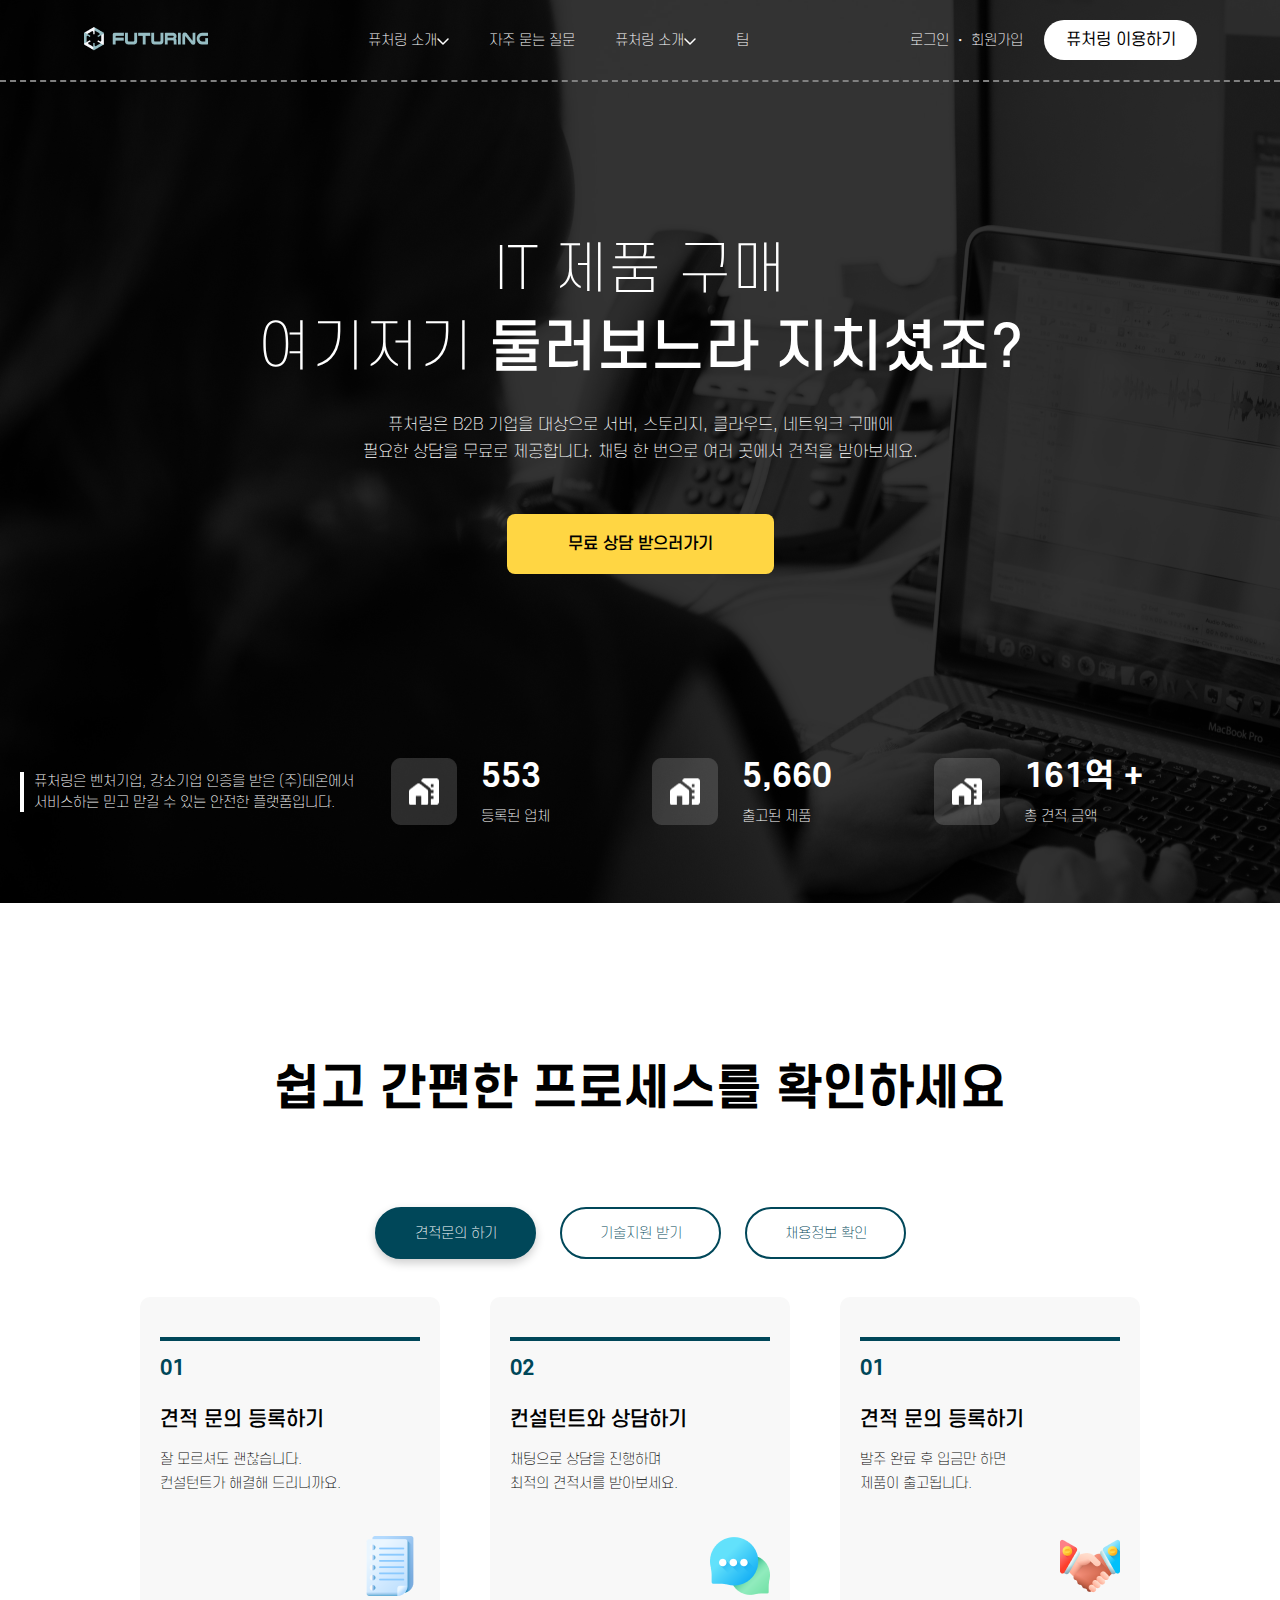
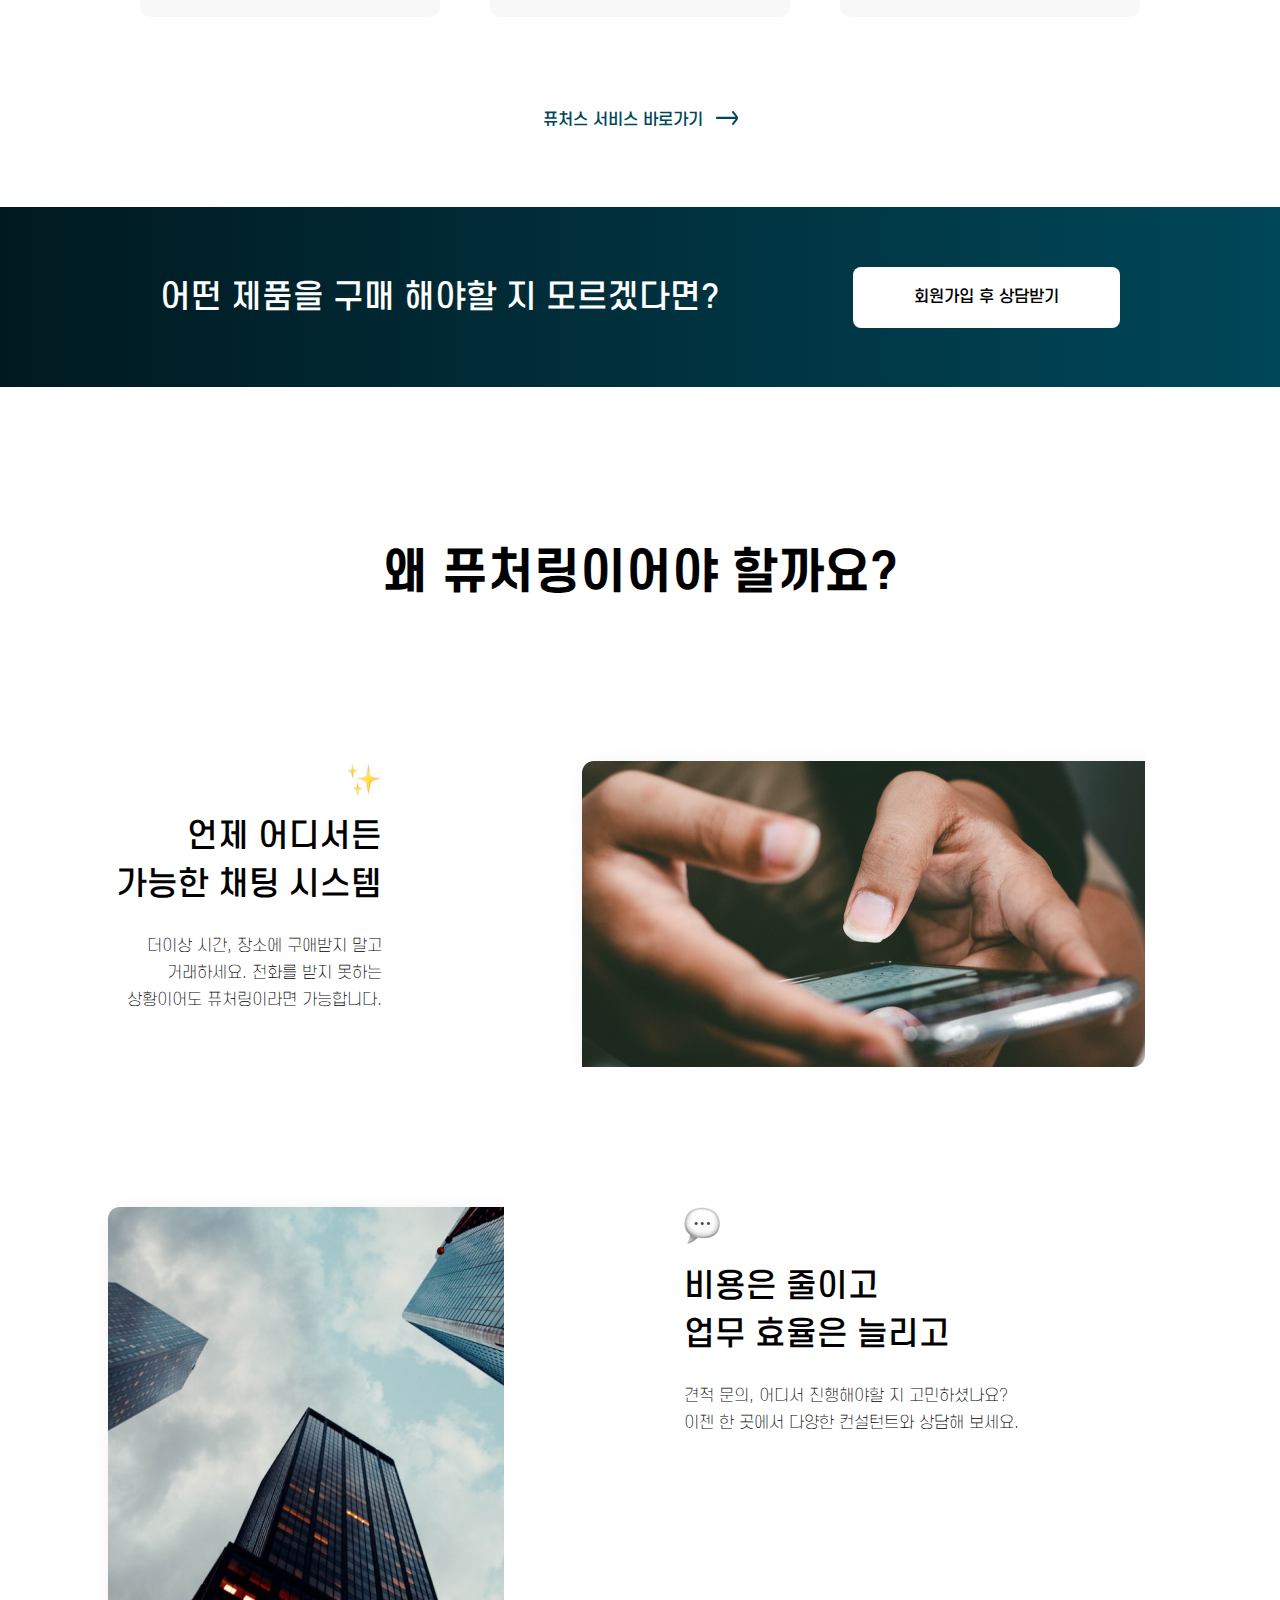
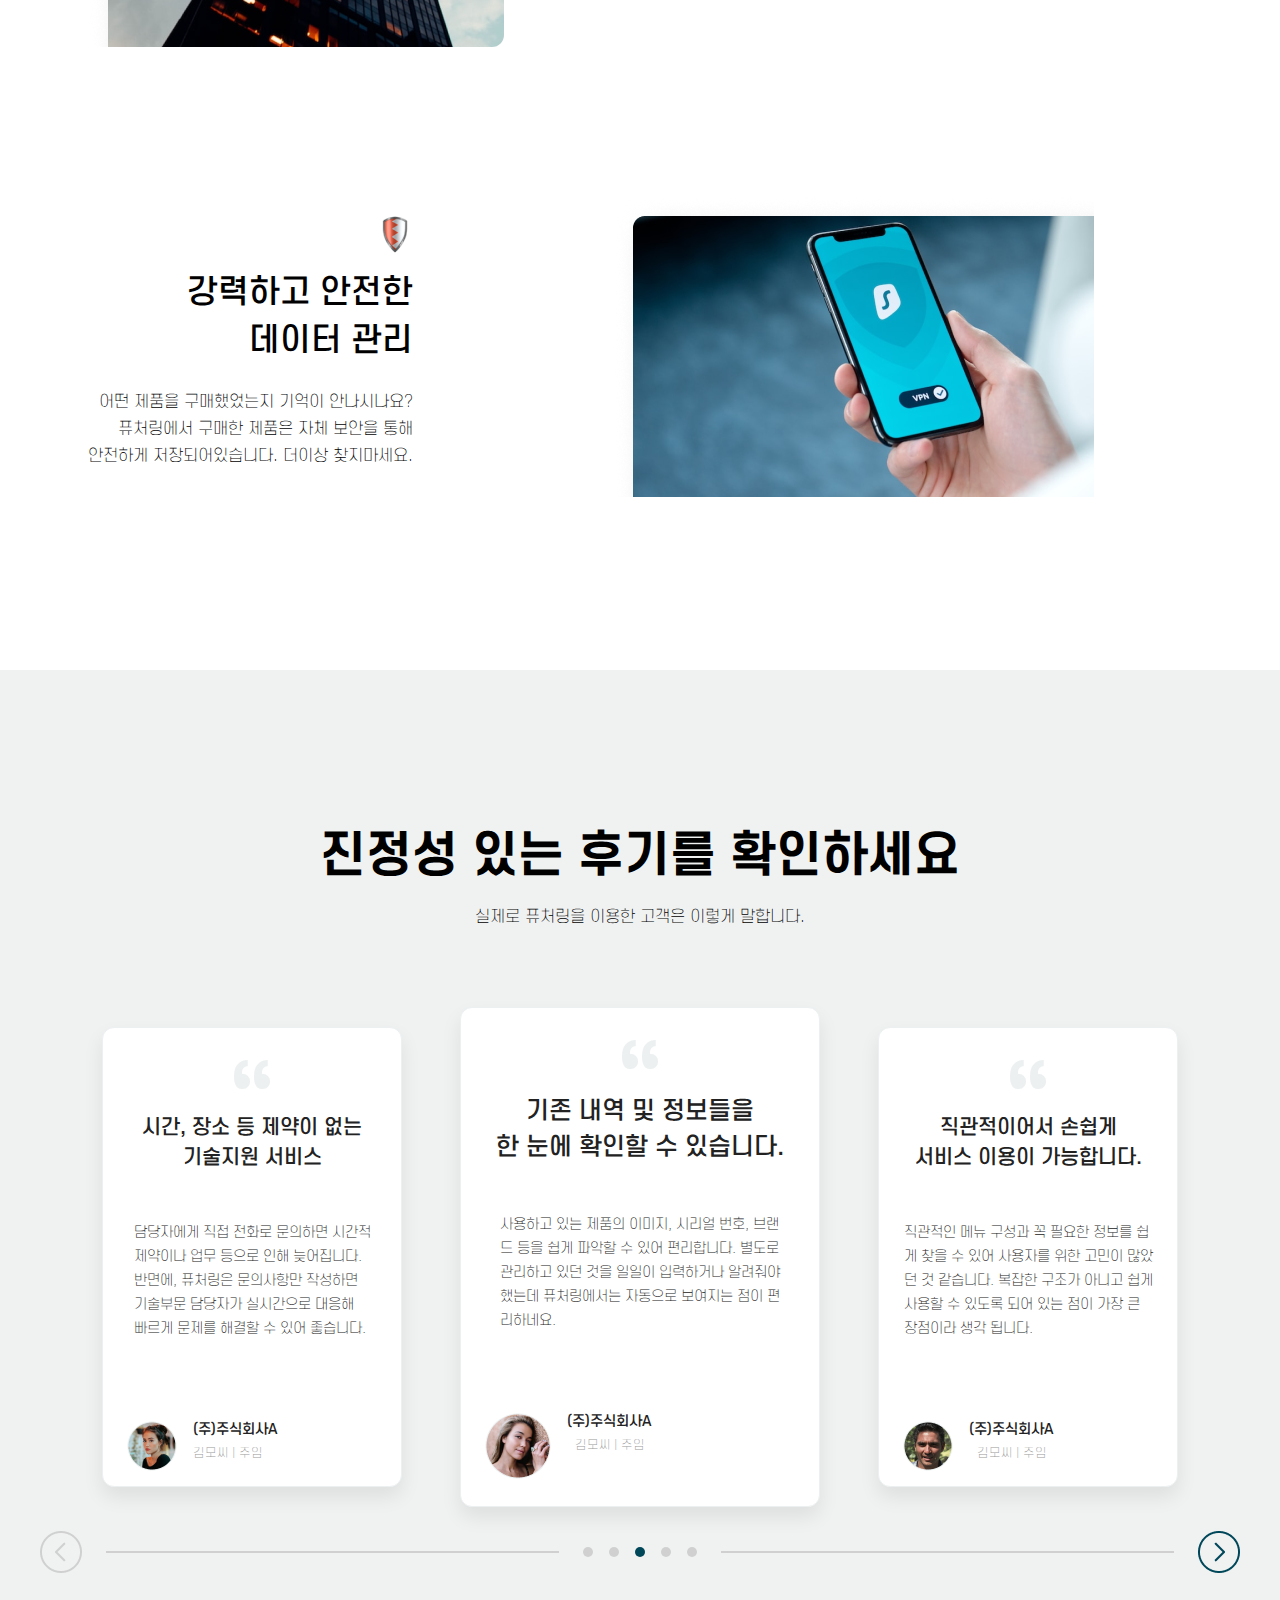
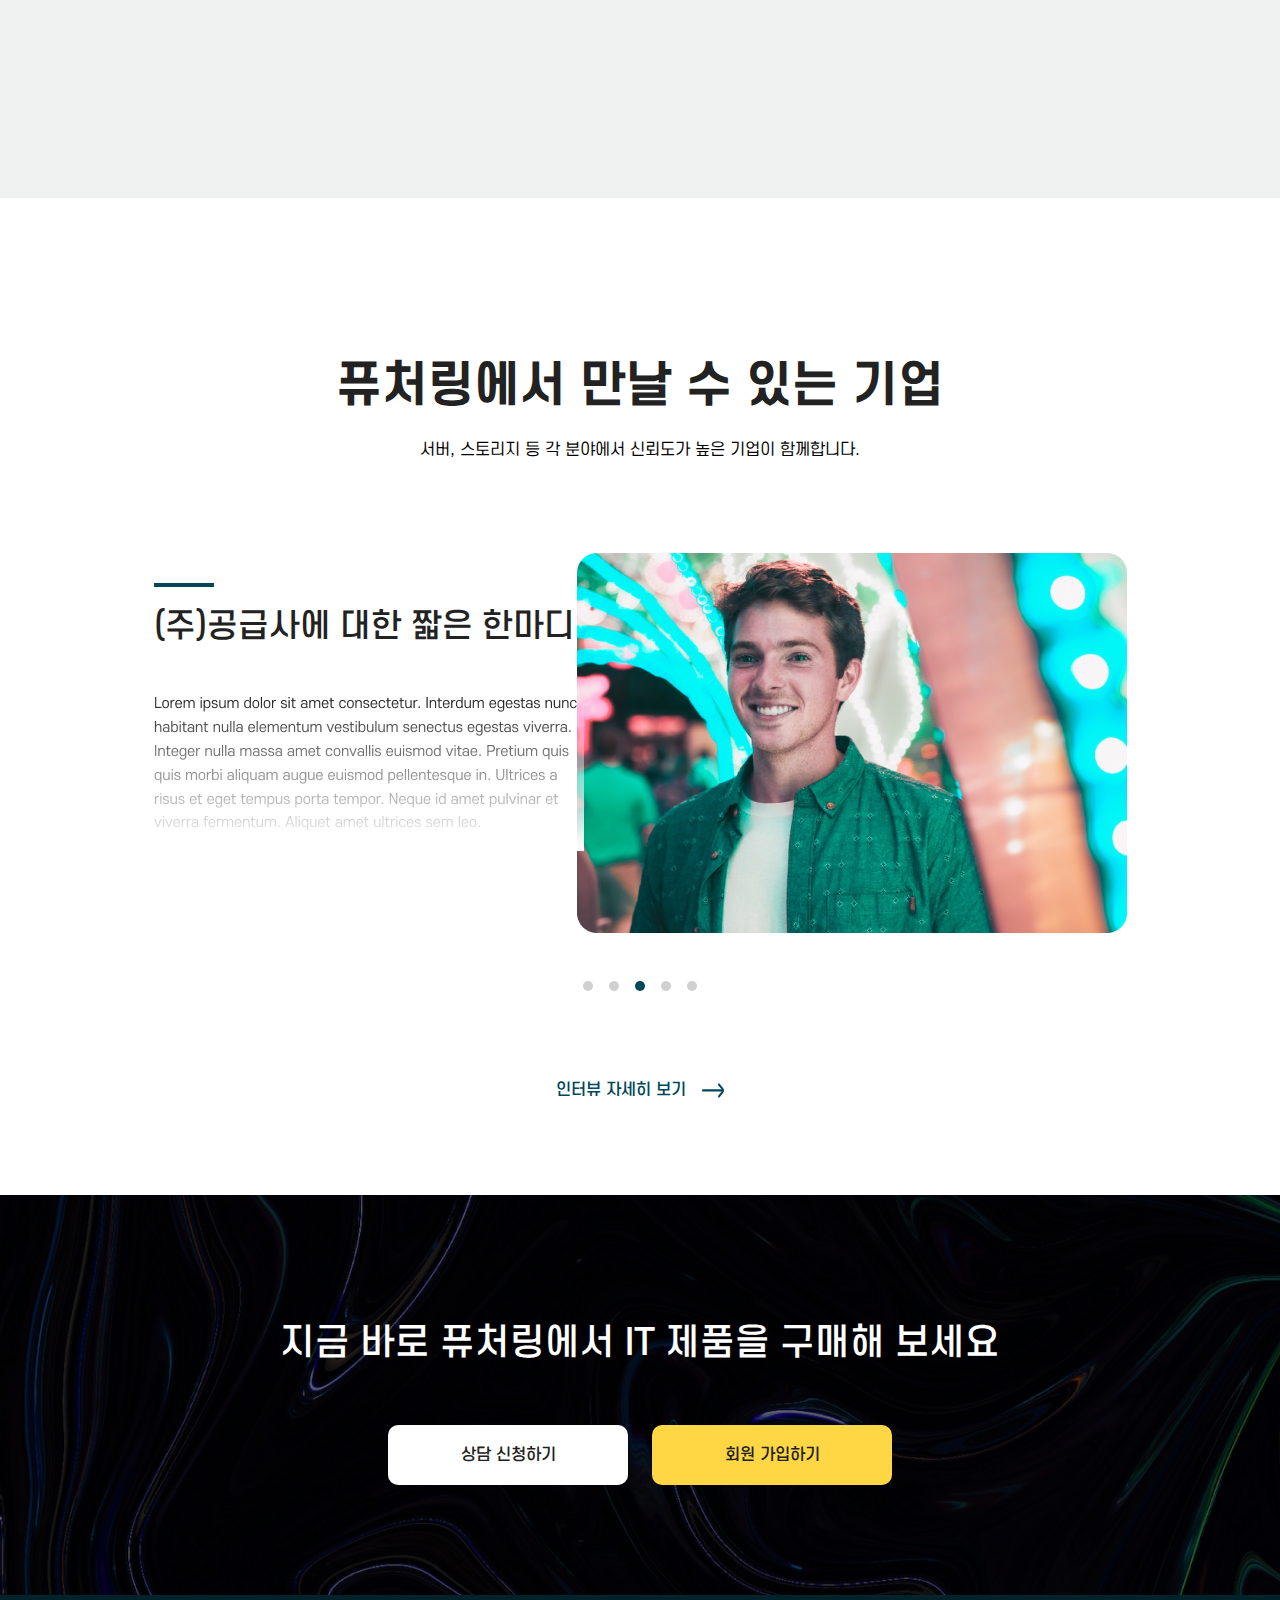
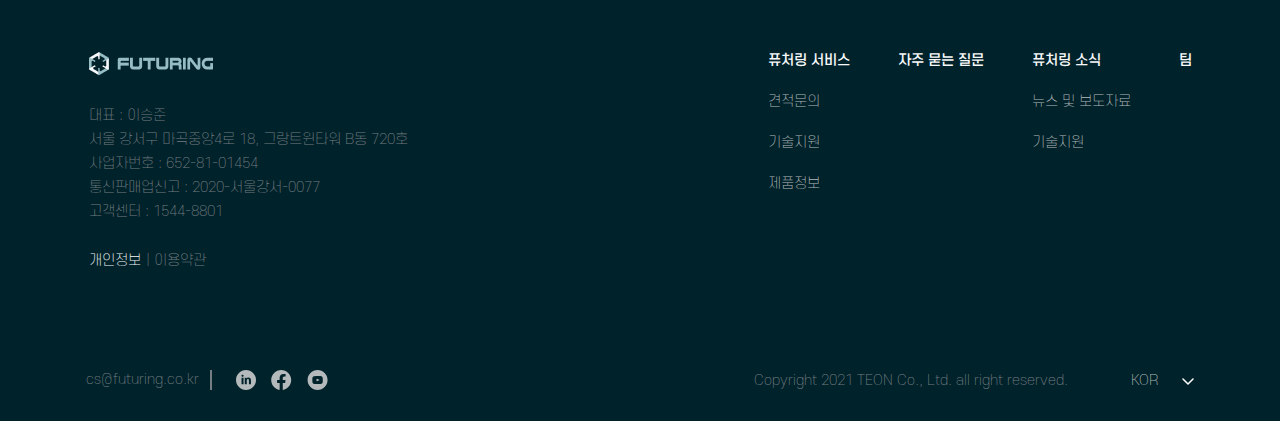
==== commit 371943dd: "2023/06/03 subpage / mobile 완성" ====
--- a/front/index.html
+++ b/front/index.html
@@ -29,13 +29,14 @@
                         <li><a href="#"></a>로그인 ・ 회원가입</li>
                         <li><a href="#"></a>퓨처링 이용하기</li>
                     </ul>
+                    <img src="../common/image/menu_mobile.png" alt="menu_mobile" class="menu_mobile">
                 </nav>
             </div>
 
             <div class="futuring_introduce_wrap">
                 <h1>
                     IT 제품 구매 <br> 
-                    여기저기 <span>둘러보느라 지치셨죠?</span>
+                    여기저기 <span class="h1_edge">둘러보느라 지치셨죠?</span>
                 </h1>
                 <span>
                     퓨처링은 B2B 기업을 대상으로 서버, 스토리지, 클라우드, 네트워크 구매에 <br>
@@ -49,40 +50,45 @@
             <div class="futuring_board_data">
                 <div class="futuring_board_introduce">
                     <div class="silver_box"></div>
-                    <span>퓨처링은 벤처기업, 강소기업 인증을 받은 (주)테온에서 <br>
+                    <span class="futuring_board_title">퓨처링은 벤처기업, 강소기업 인증을 받은 (주)테온에서 <br>
                       서비스하는 믿고 맏길 수 있는 안전한 플랫폼입니다.
                     </span>
-                </div>
-
-                <div class="futuring_board_stats">
-                    <img src="../common/image/board_home.png" alt="board_home" class="board_home">
-                    <div class="futuring_board_figure">
-                        <span>553</span>
-                        <span>등록된 업체</span>
-                    </div>
-                </div>
-
-                <div class="futuring_board_stats">
-                    <img src="../common/image/board_home.png" alt="board_home" class="board_home">
-                    <div class="futuring_board_figure">
-                        <span>5,660</span>
-                        <span>출고된 제품</span>
-                    </div>
-                </div>
-
-                <div class="futuring_board_stats">
-                    <img src="../common/image/board_home.png" alt="board_home" class="board_home">
-                    <div class="futuring_board_figure">
-                        <span>161억 +</span>
-                        <span>총 견적 금액</span>
-                    </div>
-                </div>
+                    <span class="futuring_mobile_title">
+                        퓨처링은 자체 기술력으로 구매 제품에 대한 <br>
+                        사후 기술지원이 가능합니다.
+                    </span>
+                </div>
+
+                <div class="futuring_board_wrap">
+                    <div class="futuring_board_stats_one">
+                        <img src="../common/image/board_home.png" alt="board_home" class="board_home">
+                        <div class="futuring_board_figure_one">
+                            <span>553</span>
+                            <span>등록된 업체</span>
+                        </div>
+                    </div>
+                    <div class="futuring_board_stats_two">
+                        <img src="../common/image/board_home.png" alt="board_home" class="board_home">
+                        <div class="futuring_board_figure_two">
+                            <span>5,660</span>
+                            <span>출고된 제품</span>
+                        </div>
+                    </div>
+                    <div class="futuring_board_stats_three">
+                        <img src="../common/image/board_home.png" alt="board_home" class="board_home">
+                        <div class="futuring_board_figure_three">
+                            <span>161억 +</span>
+                            <span>총 견적 금액</span>
+                        </div>
+                    </div>
+                </div>
+
             </div>
 
         </header>
 
         <div class="futuring_body_wrap">
-             <p>쉽고 간편한 프로세스를 확인하세요</p>
+             <p>쉽고 간편한 <br> 프로세스를 확인하세요</p>
              <div class="futuring_process_list">
                  <div>견적문의 하기</div>
                  <div class="futuring_process_middle">기술지원 받기</div>
@@ -108,55 +114,58 @@
                     <span class="futuring_card_content">
                         채팅으로 상담을 진행하며 <br>
                         최적의 견적서를 받아보세요.
-                    <div class="futuring_card_image"> 
-                        <img src="../common/image/chat.png" alt="chat_logo">
-                    </div>
-                </div>
-
-                <div class="futuring_last_card">
-                    <div class="turquoise"></div>
-                    <span class="futuring_class_number">01</span>
-                    <span class="futuring_card_title">견적 문의 등록하기</span>
-                    <span class="futuring_card_content">
-                        발주 완료 후 입금만 하면 <br>
+                        <div class="futuring_card_image"> 
+                            <img src="../common/image/chat.png" alt="chat_logo" class="chat_logo">
+                        </div>
+                    </div>
+                    
+                    <div class="futuring_last_card">
+                        <div class="turquoise"></div>
+                        <span class="futuring_class_number">01</span>
+                        <span class="futuring_card_title">견적 문의 등록하기</span>
+                        <span class="futuring_card_content">
+                            발주 완료 후 입금만 하면 <br>
                         제품이 출고됩니다.
                     <div class="futuring_card_image"> 
                         <img src="../common/image/handshake.png" alt="handshake_logo">
                     </div>
                 </div>
              </div>
-
+             
              <div class="futuring_service_going">
                 <span>퓨처스 서비스 바로가기</span>
                 <img src="../common/image/futuring_service_arrow.svg" alt="futuring_service_arrow">
-             </div>
+            </div>
         </div>
         
         <div class="futuring_indigo_background">
             <div class="futuring_indigo_counseling">
-                <span>어떤 제품을 구매해야할 지 모르겠다면?</span>
-                <span>회원가입 후 상담받기</span>
-            </div>    
-        </div>
-
-        <div class="futuring_reason_wrap">
-            <p>왜 퓨처링이어야 할까요?</p>
-            <div class="futuring_chat_system">
-                <div class="futuring_chat_information">
-                    <img src="../common/image/star.png" alt="star_logo" class="star_logo">
-                    <p>언제 어디서든 <br>
-                        가능한 채팅 시스템
-                    </p>
-                    <span>
-                        더이상 시간, 장소에 구애받지 말고 <br>
-                        거래하세요. 전화를 받지 못하는 <br>
-                        상황이어도 퓨처링이라면 가능합니다.
+                <span>어떤 제품을 구매 <br>
+                      해야할 지 모르겠다면?
                     </span>
-                </div>
-
-                <div class="smart_phone"></div>
-            </div>
-
+                    <span>회원가입 후 상담받기</span>
+                </div>    
+            </div>
+            
+            <div class="futuring_reason_wrap">
+                <p>왜 퓨처링이어야 할까요?</p>
+                <div class="futuring_chat_system">
+                    <div class="futuring_chat_information">
+                        <img src="../common/image/star.png" alt="star_logo" class="star_logo">
+                        <p>언제 어디서든 <br>
+                            가능한 채팅 시스템
+                        </p>
+                        <span>
+                            더이상 시간, 장소에 구애받지 말고 <br>
+                            거래하세요. 전화를 받지 못하는 <br>
+                            상황이어도 퓨처링이라면 가능합니다.
+                        </span>
+                    </div>
+                    
+                    <div class="smart_phone"></div>
+                    <img src="../common/image/smartphone_mobile.png" alt="smartphone_mobile" class="smartphone_mobile">
+                </div>
+                
             <div class="futuring_sangdam_system">
                 <div class="building_logo"> </div> 
                 <div class="futuring_sangdam_information">
@@ -192,7 +201,9 @@
 
         <div class="futuring_gray_background">
             <div class="futuring_review_box">
-                <p>진정성 있는 후기를 확인하세요</p>
+                <p>진정성 있는 후기를 <br>
+                     확인하세요
+                </p>
                 <span>
                     실제로 퓨처링을 이용한 고객은 이렇게 말합니다.
                 </span>
@@ -281,8 +292,12 @@
 
         <div class="interview_corporation_wrap">
             <div class="interview_body_wrap">
-                <span>퓨처링에서 만날 수 있는 기업</span>
-                <span>서버, 스토리지 등 각 분야에서 신뢰도가 높은 기업이 함께합니다.</span>
+                <span>퓨처링에서 <br>
+                      만날 수 있는 기업
+                </span>
+                <span>서버, 스토리지 등 각 분야에서  <br>
+                      신뢰도가 높은 기업이 함께합니다.
+                </span>
                 
                 <div class="main_interview_wrap">
                     <div class="interview_suppliers_wrap">
--- a/common/css/common.css
+++ b/common/css/common.css
@@ -29,6 +29,10 @@
     padding: 20px 0 20px;
     max-width: 1113px;
     margin: 0 auto;
+}
+
+.futuring_nav_wrap .menu_mobile{
+    display: none;
 }
 
 .futuring_header_wrap  .futuring_middle_wrap
@@ -104,7 +108,6 @@
     max-width: 1103px;
     margin: 0 auto;
     padding: 57px 0 71px;
-    border-bottom: 0.5px solid #757E82;;
 }
 
 .footer_left_introduce {
@@ -167,6 +170,9 @@
     color: #B4BABC;
 }
 
+.silver_footer_step {
+    border: 0.5px solid #757E82;
+}
 
 .footer_vanner_wrap {
     display: flex;
--- a/front/css/index.css
+++ b/front/css/index.css
@@ -1,4 +1,7 @@
 
+.futuring_header_wrap {
+    background: url("../../common/image/futuring_header.png")
+}
 
 .futuring_introduce_wrap {
     display: flex;
@@ -17,7 +20,7 @@
     color: #FFFFFF;
 }
 
-.futuring_introduce_wrap h1>span {
+.futuring_introduce_wrap .h1_edge {
     font-weight: 500;
     font-size: 56px;
     line-height: 78px;
@@ -49,6 +52,7 @@
     display: flex;
     max-width: 1240px;
     margin: 0 auto;
+    padding-bottom: 78px;
 }
 
 .futuring_board_data .futuring_board_introduce{
@@ -64,7 +68,7 @@
     background: #FFFFFF;
 }
 
-.futuring_board_introduce span {
+.futuring_board_introduce .futuring_board_title{
     margin-left: 10px;
     font-weight: 200;
     font-size: 14px;
@@ -72,18 +76,27 @@
     color: #FFFFFF;
 }
 
-.futuring_board_stats {
+.futuring_board_introduce .futuring_mobile_title{
+    display: none;
+}
+
+.futuring_board_wrap {
+    display: flex;
+}
+
+/*one*/
+.futuring_board_stats_one {
     display: flex;
     margin-right: 102px;
 }
 
-.futuring_board_stats .futuring_board_figure{
+.futuring_board_stats_one .futuring_board_figure_one{
     display: flex;
     margin-left: 24px;;
     flex-direction: column;
 }
 
-.futuring_board_figure span:first-child{
+.futuring_board_figure_one span:first-child{
     margin-bottom: 12px;
     font-style: normal;
     font-weight: 600;
@@ -92,19 +105,86 @@
     color: #FFFFFF;
 }
 
-.futuring_board_figure span:last-child{
+.futuring_board_figure_one span:last-child{
     font-weight: 200;
     font-size: 14px;
     line-height: 17px;
     color: #FFFFFF;
 }
 
+/*two*/
+
+.futuring_board_stats_two {
+    display: flex;
+    margin-right: 102px;
+}
+
+.futuring_board_stats_two .futuring_board_figure_two{
+    display: flex;
+    margin-left: 24px;;
+    flex-direction: column;
+}
+
+.futuring_board_figure_two span:first-child{
+    margin-bottom: 12px;
+    font-style: normal;
+    font-weight: 600;
+    font-size: 32px;
+    line-height: 38px;
+    color: #FFFFFF;
+}
+
+.futuring_board_figure_two span:last-child{
+    font-weight: 200;
+    font-size: 14px;
+    line-height: 17px;
+    color: #FFFFFF;
+}
+
+/*three*/
+
+.futuring_board_stats_three {
+    display: flex;
+}
+
+.futuring_board_stats_three .futuring_board_figure_three{
+    display: flex;
+    margin-left: 24px;;
+    flex-direction: column;
+}
+
+.futuring_board_figure_three span:first-child{
+    margin-bottom: 12px;
+    font-style: normal;
+    font-weight: 600;
+    font-size: 32px;
+    line-height: 38px;
+    color: #FFFFFF;
+}
+
+.futuring_board_figure_three span:last-child{
+    font-weight: 200;
+    font-size: 14px;
+    line-height: 17px;
+    color: #FFFFFF;
+}
+
+
+/**/
+
+
+
+
 .futuring_body_wrap {
     display: flex;
     flex-direction: column;
     align-items: center;
     max-width: 1000px;
     margin: 0 auto;
+}
+
+.futuring_body_wrap >p br {
+    display: none;
 }
 
 .futuring_body_wrap > p {
@@ -325,18 +405,22 @@
     background: linear-gradient(90deg, #001920 0%, #004759 100%);
 }
 
+.futuring_indigo_counseling br {
+    display: none;
+}
+
 .futuring_indigo_background .futuring_indigo_counseling{
-    display: flex;
-    padding : 71px 0 71px;
+    padding: 60px 0 60px;
+    display: flex;
     margin : 0 auto;
     max-width: 960px;
-    align-items: center;
-    justify-items: center;
+    justify-content: space-between;
 }
 
 .futuring_indigo_counseling span:first-child{
-    margin-right: 140px;
-    font-style: normal;
+    display: flex;
+    justify-content: center;
+    align-items: center; 
     font-weight: 500;
     font-size: 32px;
     line-height: 38px;
@@ -344,7 +428,6 @@
 }
 
 .futuring_indigo_counseling span:last-child{
-    display: block; 
     padding: 21px 61px 21px;
     background: #FFFFFF;
     border-radius: 8px;
@@ -410,6 +493,10 @@
     color: #000000;
 }
 
+.smartphone_mobile {
+    display: none;
+}
+
 .smart_phone{
     background: url("../../common/image/smart_phone.png");
     width: 583px;
@@ -511,6 +598,10 @@
     flex-direction: column;
     max-width: 1200px;
     margin: 0 auto;
+}
+
+.futuring_review_box > p br {
+    display: none;
 }
 
 .futuring_review_box > p {
@@ -666,7 +757,8 @@
     display: flex;
     justify-content: space-between;
     align-items: center;
-    margin-top: 32px;
+    margin-top: 24px;
+    margin-bottom: 202px;
 }
 
 .selector_linear .reft_select_distinction {
@@ -705,6 +797,10 @@
     margin: 0 auto;
     flex-direction: column;
     align-items: center;
+}
+
+.interview_body_wrap span br {
+    display: none;
 }
 
 .interview_body_wrap span:first-child{
@@ -719,10 +815,9 @@
 
 .interview_body_wrap span:last-child{
     font-weight: 200;
-    font-size: 16px;
-    line-height: 19px;
-    text-align: center;
-    color: #222222;
+    font-size: 14px;
+    line-height: 24px;
+    text-align: center;
 }
 
 .main_interview_wrap {
@@ -736,7 +831,7 @@
 .interview_suppliers_wrap {
     display: flex;
     flex-direction: column;
-    margin-right: 96px;
+    margin-right: 0;
 }
 
 .interview_suppliers_wrap .indion_small_line{
@@ -857,3 +952,558 @@
     color: #222222;
 }
 
+
+/*모바일 시작*/
+
+@media screen and (max-width: 360px) {
+
+    .futuring_header_wrap .futuring_nav_wrap{
+        display: flex;
+        justify-content: space-between;
+        max-width: 312px;
+    }
+
+    .futuring_header_wrap .futuring_middle_wrap{
+        display: none;
+    }
+
+    .futuring_header_wrap .futuring_login_wrap {
+        display: none;
+    }
+
+    .futuring_nav_wrap .menu_mobile {
+        display: block;
+    } 
+
+    .futuring_introduce_wrap {
+        margin: 80px 0 107px;
+    }
+
+    .futuring_introduce_wrap h1{
+        font-weight: 200;
+        font-size: 34px;
+        line-height: 51px;
+        text-align: center;
+        color: #FFFFFF;
+    }
+
+    .futuring_introduce_wrap .h1_edge {
+        font-weight: 500;
+        font-size: 34px;
+        line-height: 51px;
+        text-align: center;
+        color: #FFFFFF
+    }
+
+    .futuring_introduce_wrap span br{
+        display: none;
+    }
+
+    .futuring_introduce_wrap > span {
+        padding : 0 40px 0;
+    }
+
+    .futuring_board_data {
+        display: flex;
+        flex-direction: column;
+        padding-bottom: 0;
+    }
+    
+    .futuring_board_introduce .futuring_board_title{
+        display: none;
+    }
+    .futuring_board_introduce .silver_box{
+        margin-right: 9px;
+    }
+
+    .futuring_board_introduce .futuring_mobile_title{
+        display: block;
+        font-style: normal;
+        font-weight: 200;
+        font-size: 13px;
+        line-height: 22px;
+        color: #FFFFFF;
+    }
+    
+    .futuring_process_card {
+        display: flex;
+        margin-bottom: px;
+    }
+
+    .futuring_board_wrap {
+        width: 210px;
+        display: flex;
+        flex-direction: column;
+        justify-content: flex-start;
+        margin: 0 auto;
+        padding: 65px 0 78px ;
+    }
+
+    .futuring_board_stats_one {
+        margin-right: 0;
+    }
+
+    .futuring_board_stats_two {
+        margin: 60px 0 60px;
+    }
+
+    /*2번째 챕터*/
+    .futuring_body_wrap >p br {
+        display: block;
+    }
+
+    .futuring_body_wrap p{
+        font-weight: 500;
+        font-size: 24px;
+        line-height: 36px;
+        text-align: center;
+        color: #000000;
+    }
+
+    .futuring_body_wrap .futuring_process_list {
+        max-width: 312px;
+        justify-content: space-between;
+        display: flex;
+        flex-wrap: wrap;
+        margin-bottom: 46px;
+    }   
+
+    .futuring_process_list div:first-child{
+        padding: 0;
+        font-weight: 200;
+        font-size: 14px;
+        text-align: center;
+        color: #FFFFFF;
+        display: flex;
+        justify-content: center;
+        align-items: center;
+        width: 150px;
+        height: 40px;
+    }
+
+    .futuring_process_list div{
+        display: flex;
+        justify-content: center;
+        align-items: center;
+        padding: 0;
+        width: 150px;
+        height: 40px;
+        font-weight: 200;
+        font-size: 14px;
+        line-height: 17px;
+        text-align: center;
+        color: #004759;
+    }
+
+    .futuring_process_list div:last-child{
+        margin-top: 24px;
+    }
+
+    .futuring_process_list div:not(:first-child, :last-child){
+        margin: 0 ;
+    }
+    
+    .futuring_process_card .futuring_second_card {
+        display: none;
+    }
+
+    .futuring_process_card .futuring_last_card {
+        display: none;
+    }
+
+    .futuring_service_going {
+        display: none;
+    }
+
+    .futuring_indigo_counseling br {
+        display: block;
+    }
+
+    .futuring_indigo_background{
+        padding: 36px 0 40px;
+        height: 100%;
+    }
+
+    .futuring_indigo_background .futuring_indigo_counseling {
+        display: flex;
+        width: 100%;
+        flex-direction: column;
+        padding: 0;
+    }
+
+    .futuring_indigo_counseling span:first-child{
+        padding-bottom: 52px;
+        font-weight: 200;
+        font-size: 24px;
+        line-height: 36px;
+        text-align: center;
+        color: #FFFFFF
+    }
+    
+    .futuring_indigo_counseling span:last-child{
+        margin: 0 auto;
+        width: 200px;
+        height: 44px;
+        padding: 14px 35px 13px;
+        font-weight: 200;
+        font-size: 14px;
+        line-height: 17px;
+        text-align: center;
+        color: #000000;
+    }
+
+    /*2023/06/03*/
+    .futuring_reason_wrap >  p {
+        display: none;
+    }
+    
+    .futuring_chat_system {
+        margin: 0;
+        width: 100%;
+        display: flex;
+        flex-direction: column-reverse;
+    }
+
+    .futuring_chat_information {
+        margin-right: 16px;
+    }
+    
+    .futuring_chat_information .star_logo {
+        margin-top: 0px;
+        width: 36px;
+        height: 36px;
+    }
+    
+    .futuring_chat_information p {
+        margin: 16px 0 24px;
+        font-weight: 500;
+        font-size: 32px;
+        line-height: 48px;
+        text-align: right;
+        color: #000000;
+    }
+    
+    .futuring_chat_information span{
+        font-weight: 200;
+        font-size: 16px;
+        line-height: 27px;
+        text-align: right;
+        color: #000000;
+    }
+    
+    .smart_phone{
+        display: none;
+    }
+
+    .smartphone_mobile{
+        display: block;
+        margin-top: 140px;
+    }
+
+    .futuring_sangdam_system {
+        display: none;
+    }
+    
+    .futuring_data_management{
+        display: none;
+    }
+
+    /*진정한 있는 후기를 확인하세요*/
+    .futuring_gray_background {
+        height: 100%;
+        background: #FFFFFF;
+    }
+
+    .futuring_review_box {
+        display: flex;
+        flex-direction: column;
+        /*  max-width: 1200px;*/
+        width: 100%;
+        margin: 0 auto;
+    }
+    
+    .futuring_review_box > p br {
+        display: block;
+    }
+
+    .futuring_review_box > p {
+        margin: 160px 0 24px;
+        font-style: normal;
+        font-weight: 500;
+        font-size: 24px;
+        line-height: 36px;
+        text-align: center;
+        color: #000000;
+    }
+
+    .futuring_review_box > span {
+        margin-bottom: 80px;
+        font-weight: 200;
+        font-size: 14px;
+        line-height: 17px;
+        text-align: center;
+        color: #000000;
+    }
+
+    .futuring_review_cardbox {
+        display: flex;
+        max-width: 1076px;
+    }
+
+    .futuring_review_cardbox .quotation_mark {
+        margin: 0 auto;
+        margin-top: 32px;
+        margin-bottom: 24px;
+        width: 36px;
+        height: 29px;
+    }
+
+    .first_review_box {
+
+        display: flex;
+        margin-top: 20px;
+        flex-direction: column;
+        width: 300px;
+        height: 460px;
+        background: #FFFFFF;
+        border: 1px solid #ECF0F1;
+        box-shadow: 0px 10px 20px rgba(0, 0, 0, 0.08);
+        border-radius: 12px;
+    }
+
+    .first_review_box > span {
+        margin-bottom: 48px;
+        font-weight: 500;
+        font-size: 20px;
+        line-height: 30px;
+        text-align: center;
+        color: #222222;
+    }
+
+    .first_review_box  p{
+        margin: 0 auto;
+        text-align: left;
+        font-weight: 200;
+        font-size: 14px;
+        line-height: 24px;
+        color: #222222;
+    }
+
+    .review_personal_data {
+        display: flex;
+        margin-top: 80px;
+        margin-left: 24px;
+    }
+
+    .review_personal_information {
+        display: flex;
+        flex-direction: column;
+        margin-left: 16px;
+    }
+
+    .review_personal_information span:first-child{
+        margin-bottom: 8px;
+        font-weight: 500;
+        font-size: 14px;
+        line-height: 17px;
+        color: #222222;
+    }
+
+    .review_personal_information span:last-child{
+        font-weight: 200;
+        font-size: 12px;
+        line-height: 14px;
+        color: #999999;
+    }
+
+
+    .second_review_box {
+        display: none;
+    }
+
+    .three_review_box{
+        display: none;
+    } 
+
+    .selector_linear {
+        margin: 0 auto;
+        max-width: 312px;
+        display: flex;
+        justify-content: space-between;
+        justify-content: center;
+        padding: 24px 0  202px;
+    }
+    
+    .prev {
+        width: 24px;
+        height: 24px;
+    }
+
+    .selector_linear .reft_select_distinction {
+        margin: 0 12px 0;
+        width: 56px;
+        height: 0px;
+        border: 1px solid #D0D0D0;
+    }
+    
+    .one_selector {
+        display: flex;
+    }
+    
+    .one_selector div {
+        width: 7px;
+        height: 7px;
+        border-radius: 100%;
+        background: #D0D0D0;
+    }
+    
+    .one_selector div:not(:first-child) {
+        margin-left: 16px;
+    }
+    
+    .one_selector .active {
+        background: #004759;
+    }
+    
+    .selector_linear .right_select_distinction {
+        margin: 0 12px 0;
+        width: 56px;
+        height: 0px;
+        border: 1px solid #D0D0D0;
+    }
+
+    .next {
+        width: 24px;
+        height: 24px;
+    }
+
+    /*퓨처링에서 만날 수 있는 기업*/
+
+    .interview_body_wrap {
+        display: flex;
+        margin: 0 auto;
+        flex-direction: column;
+        align-items: center;
+    }
+
+    .interview_body_wrap span br {
+        display: block;
+    } 
+
+    .interview_body_wrap >  span {
+        text-align: center;
+    }
+
+    .interview_body_wrap span:first-child{
+        margin-top: 0;
+        margin-bottom: 16px;
+        font-weight: 500;
+        font-size: 24px;
+        line-height: 36px;
+        color: #000000;
+    }
+    
+    .interview_body_wrap span:last-child{
+        display: flex;
+        font-size: 14px;
+        line-height: 24px;
+        color: #000000
+    }
+    
+    .main_interview_wrap {
+        
+        margin: 0 auto;
+        display: flex;
+        flex-direction: column;
+        justify-content: flex-start;
+
+       /*  margin-top: 95px;
+        margin-bottom: 48px; */
+        width: 100%;
+    }
+    
+    .interview_suppliers_wrap {
+        display: flex;
+        flex-direction: column;
+        margin-right: 0;
+    }
+    
+    .interview_suppliers_wrap .indion_small_line{
+        margin: 80px 0 16px;
+        background: #004759;
+        width: 60px;
+        height: 4px;
+    }
+    
+    .interview_suppliers_wrap span{
+        font-weight: 500;
+        font-size: 32px;
+        line-height: 48px;
+        color: #222222;
+    }
+
+    .lolem_setting_background {
+        display: flex;
+        flex-direction: column;
+        align-items: center;
+        position: relative;
+        margin : 47px 0 40px;
+    }
+   
+    .lolem{
+        margin: 0 auto;
+        width: 328px;
+        height: 198px;
+    }
+    
+    .fog_lettering{
+        position: absolute;
+        margin: 0 auto;
+        width: 328px;
+        height: 198px;
+        top: 0px;
+        right: 0;
+    }
+
+    .interview_selector {
+        margin: 24px 0 60px;
+    } 
+    .interview_selector div {
+        width: 8px;
+        height: 8px;
+        border-radius: 100%;
+        background: #D0D0D0;
+    }
+    
+    .interview_selector div:not(:first-child) {
+        margin-left: 16px;
+    }
+    
+    .interview_selector .active {
+        background: #004759;
+    }
+
+    .interview_get_wrap .interview_get_out {
+        margin-right: 16px;
+        font-weight: 500;
+        font-size: 16px;
+        line-height: 19px;
+        text-align: center;
+        color: #004759;
+    }
+    
+    .interview_get_wrap {
+        display: flex;
+        justify-content: center;
+        margin-top: 0;
+        margin-bottom: 84px;
+    }
+
+    .space_background {
+        display: none;
+    }
+
+    .footer_main_wrap {
+        display: none;
+    }
+}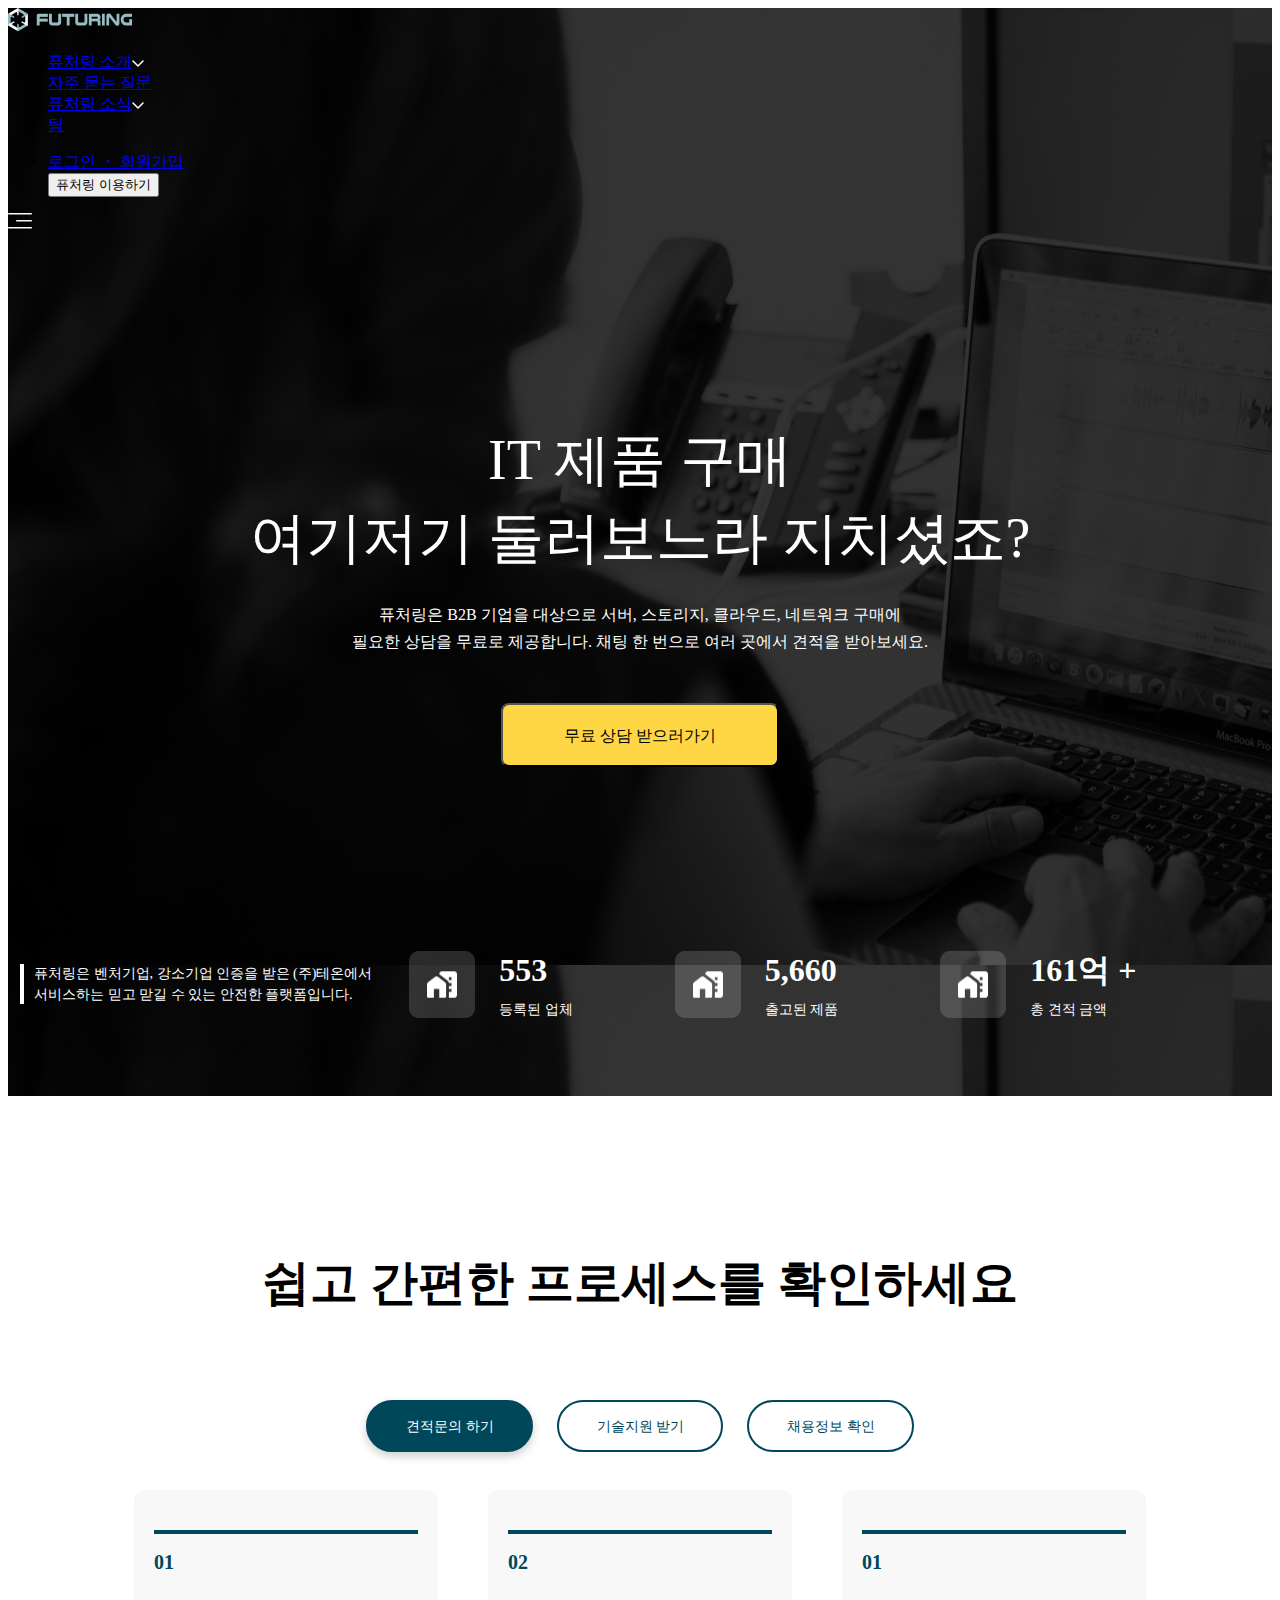
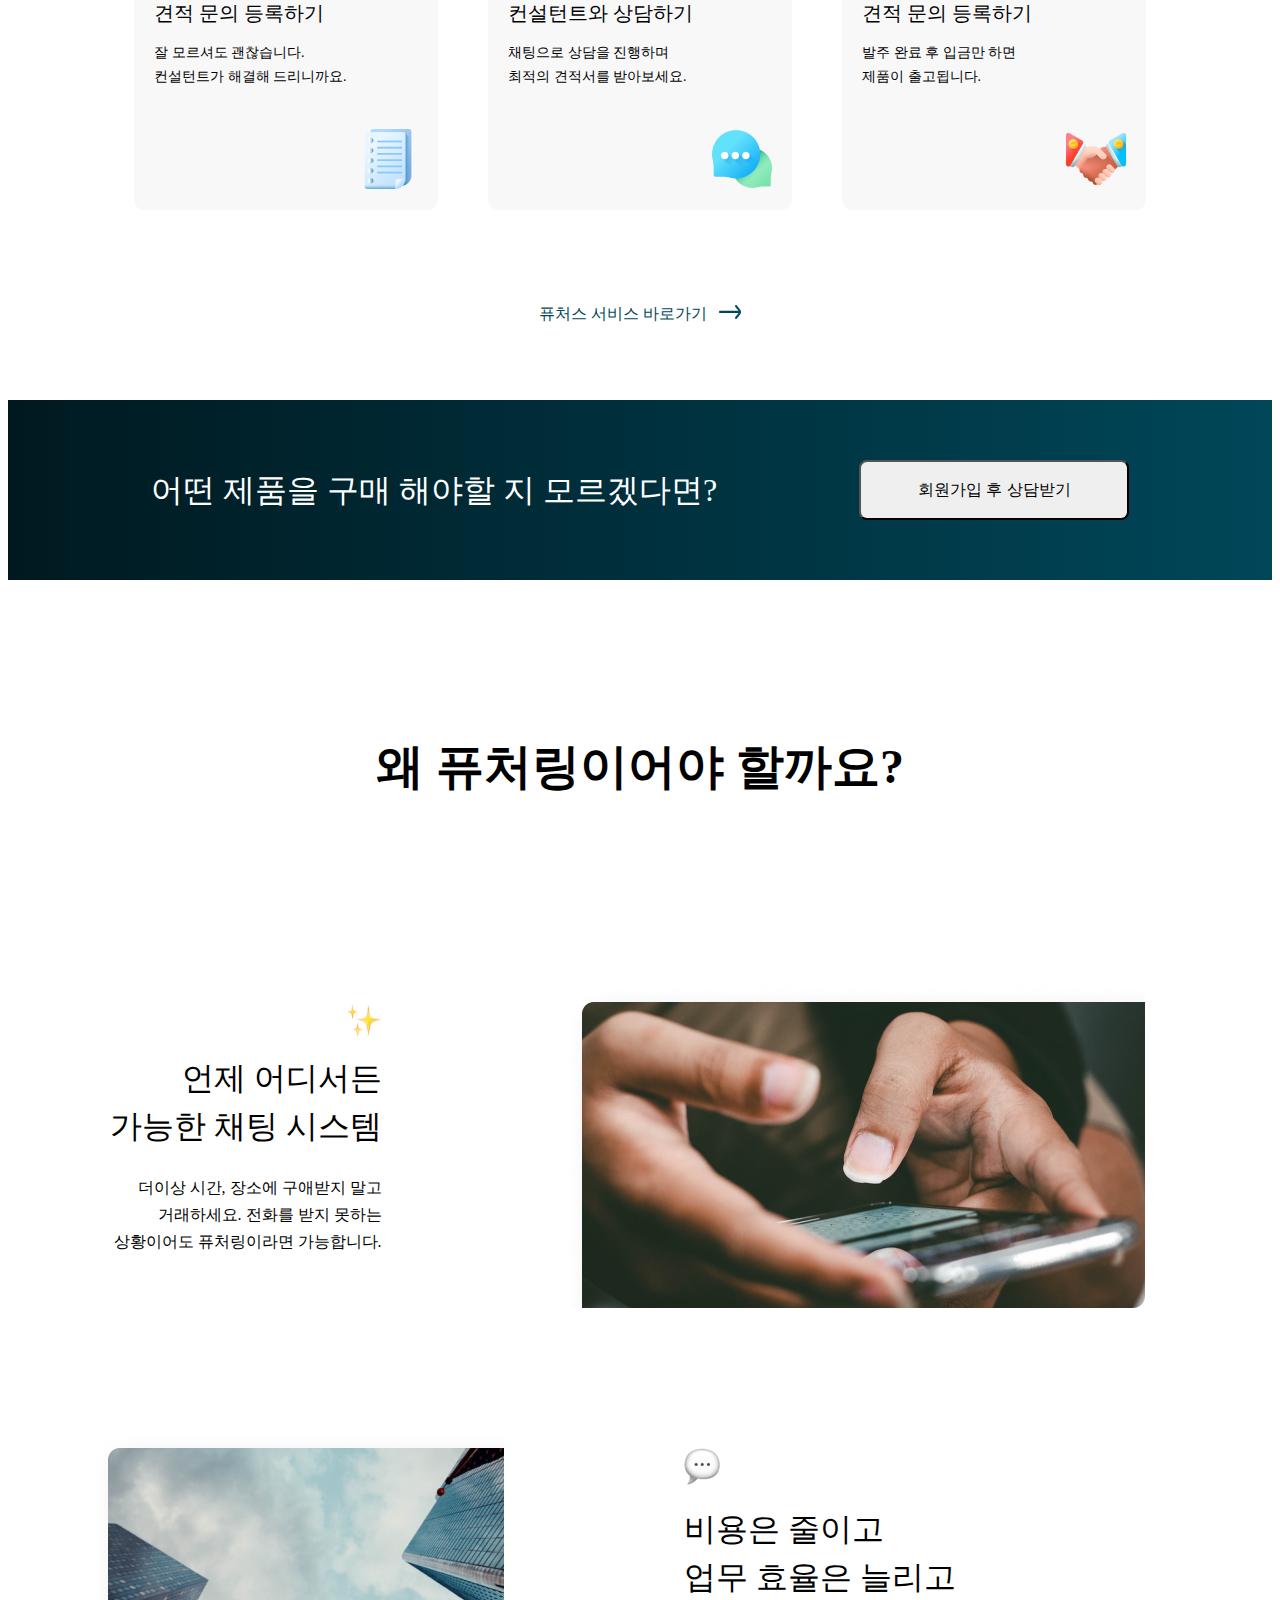
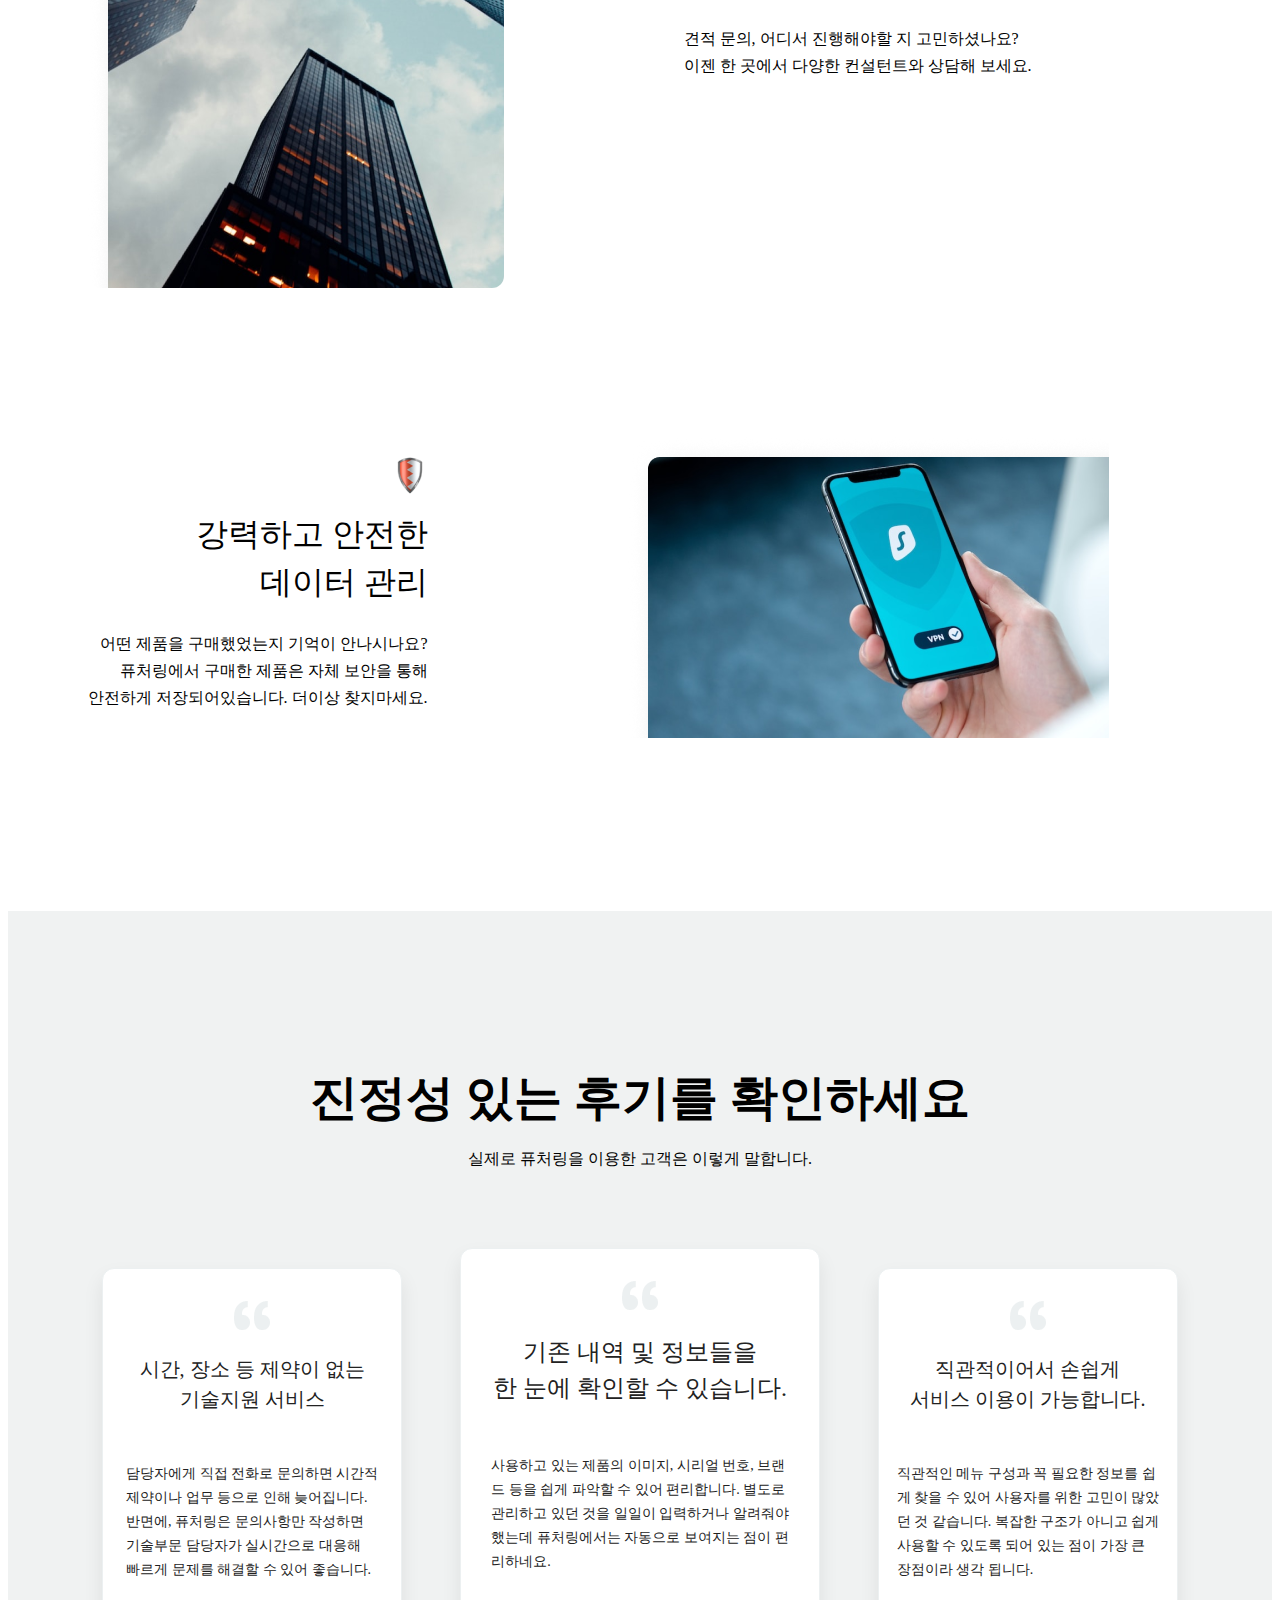
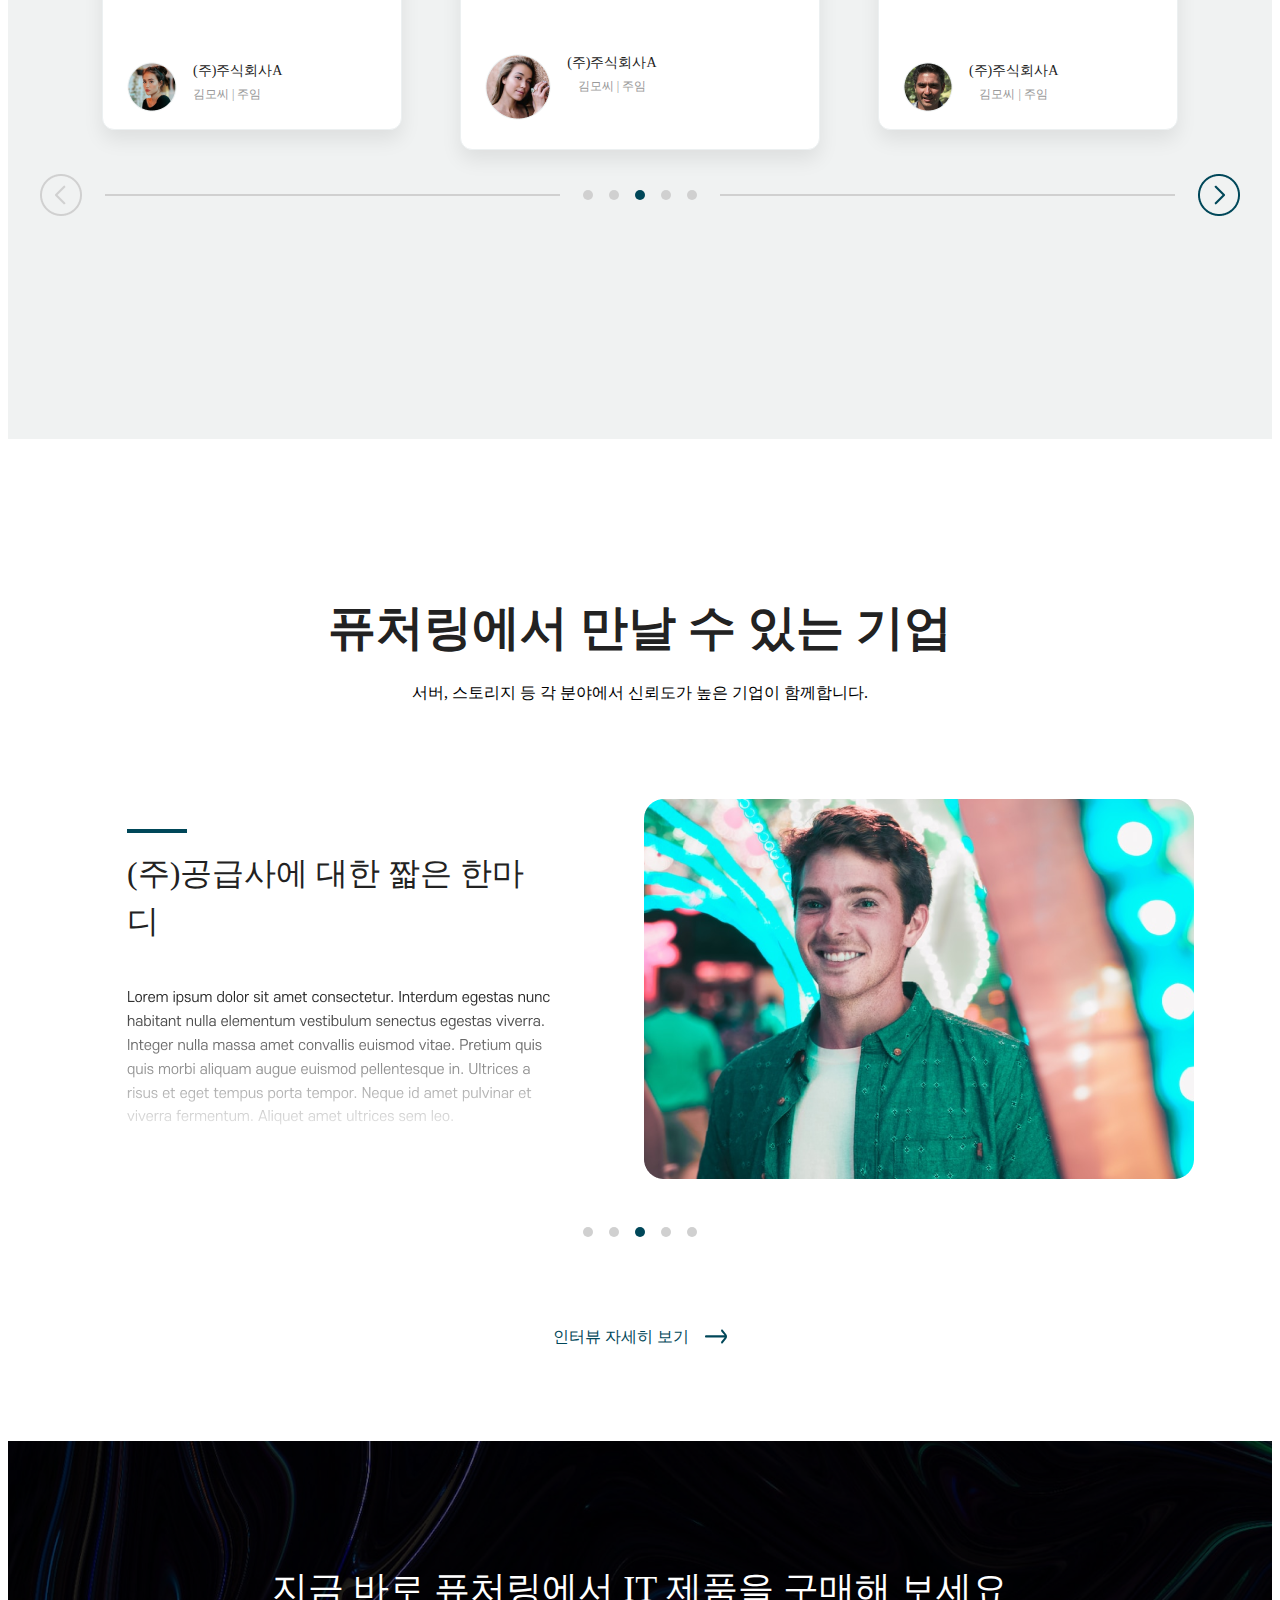
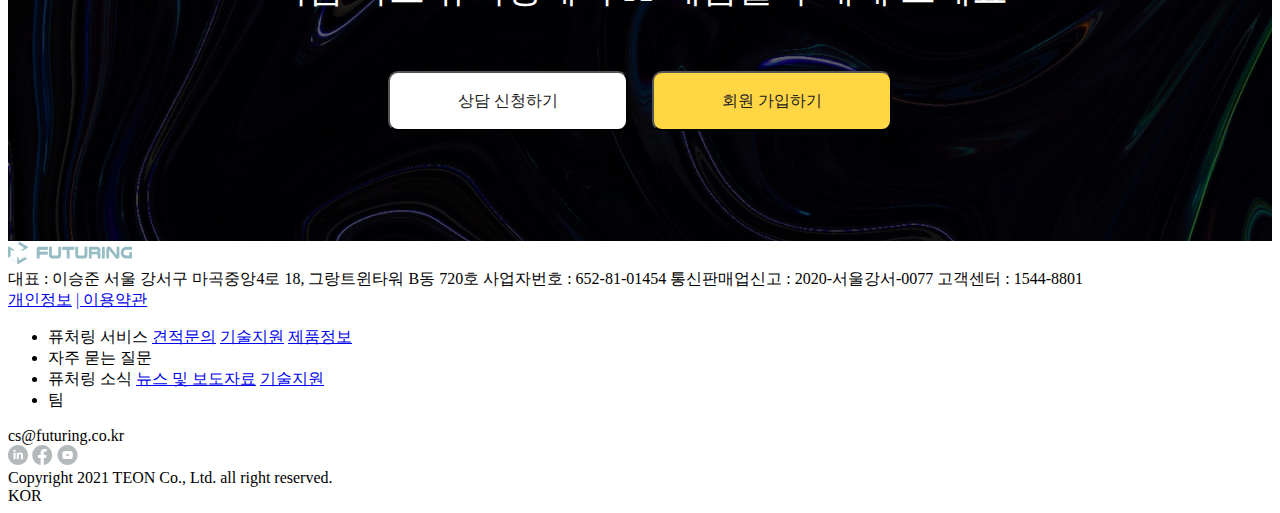
==== commit c6755a80: "2023/06/06 버튼태그 수정 , 상대경로 수정" ====
--- a/front/index.html
+++ b/front/index.html
@@ -4,9 +4,9 @@
     <meta charset="UTF-8">
     <meta http-equiv="X-UA-Compatible" content="IE=edge">
     <meta name="viewport" content="width=device-width, initial-scale=1.0">
-    <link rel="stylesheet" href="../../common/css/reset.css">
-    <link rel="stylesheet" href="../../common/css/common.css">
-    <link rel="stylesheet" href="../../common/css/fonts.css">
+    <link rel="stylesheet" href="../../futuring_potofolio/common/css/reset.css">
+    <link rel="stylesheet" href="../../futuring_potofolio/common/css/common.css">
+    <link rel="stylesheet" href="../../futuring_potofolio/common/css/fonts.css">
 
     <link rel="stylesheet" href="./css/index.css">
     <title>Document</title>
@@ -20,14 +20,14 @@
                         <img src="../common/image/futuring_logo.png" alt="futuring_logo" class="futuring_logo">
                     </a>
                     <ul class="futuring_middle_wrap">
-                        <li><a href="#"></a>퓨처링 소개<img src="../common/image/unnder_button.svg" alt="unnder_button" class="unnder_button"></li>
-                        <li><a href="#"></a>자주 묻는 질문</li>
-                        <li><a href="#"></a>퓨처링 소개<img src="../common/image/unnder_button.svg" alt="unnder_button" class="unnder_button"></li>
-                        <li><a href="#"></a>팀</li>
+                        <li><a href="#">퓨처링 소개</a><img src="../common/image/unnder_button.svg" alt="unnder_button" class="unnder_button"></li>
+                        <li><a href="#">자주 묻는 질문</a></li>
+                        <li><a href="#">퓨처링 소식</a><img src="../common/image/unnder_button.svg" alt="unnder_button" class="unnder_button"></li>
+                        <li><a href="#">팀</a></li>
                     </ul>
                     <ul class="futuring_login_wrap">
-                        <li><a href="#"></a>로그인 ・ 회원가입</li>
-                        <li><a href="#"></a>퓨처링 이용하기</li>
+                        <li><a href="#">로그인 ・ 회원가입</a></li>
+                        <button>퓨처링 이용하기</button>
                     </ul>
                     <img src="../common/image/menu_mobile.png" alt="menu_mobile" class="menu_mobile">
                 </nav>
@@ -42,9 +42,9 @@
                     퓨처링은 B2B 기업을 대상으로 서버, 스토리지, 클라우드, 네트워크 구매에 <br>
                     필요한 상담을 무료로 제공합니다. 채팅 한 번으로 여러 곳에서 견적을 받아보세요.
                 </span>
-                <div>
+                <button>
                     무료 상담 받으러가기
-                </div>
+                </button>
             </div>
 
             <div class="futuring_board_data">
@@ -142,10 +142,10 @@
             <div class="futuring_indigo_counseling">
                 <span>어떤 제품을 구매 <br>
                       해야할 지 모르겠다면?
-                    </span>
-                    <span>회원가입 후 상담받기</span>
-                </div>    
-            </div>
+                </span>
+                <button>회원가입 후 상담받기</button>
+            </div>    
+        </div>
             
             <div class="futuring_reason_wrap">
                 <p>왜 퓨처링이어야 할까요?</p>
@@ -338,12 +338,12 @@
                     지금 바로 퓨처링에서 IT 제품을 구매해 보세요
                 </span>
                 <div class="space_request_list">
-                    <div>
+                    <button>
                         상담 신청하기
-                    </div>
-                    <div>
+                    </button>
+                    <button>
                         회원 가입하기
-                    </div>
+                    </button>
                 </div>
             </div>
         </div>
--- a/front/css/index.css
+++ b/front/css/index.css
@@ -37,7 +37,7 @@
     color: #FFFFFF;
 }
 
-.futuring_introduce_wrap > div {
+.futuring_introduce_wrap > button {
     padding: 21px 61px 20px;
     font-weight: 500;   
     font-size: 16px;
@@ -400,6 +400,8 @@
 }
 
 .futuring_indigo_background {
+    display: flex;
+    justify-content: center;
     width: 100%;
     height: 180px;
     background: linear-gradient(90deg, #001920 0%, #004759 100%);
@@ -409,15 +411,14 @@
     display: none;
 }
 
+
 .futuring_indigo_background .futuring_indigo_counseling{
-    padding: 60px 0 60px;
-    display: flex;
-    margin : 0 auto;
-    max-width: 960px;
+    display: flex;
     justify-content: space-between;
-}
-
-.futuring_indigo_counseling span:first-child{
+    padding: 60px 0;
+}
+
+.futuring_indigo_counseling span{
     display: flex;
     justify-content: center;
     align-items: center; 
@@ -427,9 +428,10 @@
     color: #FFFFFF;
 }
 
-.futuring_indigo_counseling span:last-child{
-    padding: 21px 61px 21px;
-    background: #FFFFFF;
+.futuring_indigo_counseling button{
+    margin-left: 142px;
+    height: 60px;
+    width: 270px;
     border-radius: 8px;
     font-weight: 500;
     font-size: 16px;
@@ -834,6 +836,10 @@
     margin-right: 0;
 }
 
+.lookat_people {
+    margin-left: 94px;
+}
+
 .interview_suppliers_wrap .indion_small_line{
     margin: 30px 0 16px;
     background: #004759;
@@ -850,11 +856,9 @@
 
 .lolem_setting_background {
     position: relative;
-}
-
-.lolem_setting_background {
     margin : 46px 0 16px;
 }
+
 
 .fog_lettering{
     position: absolute;
@@ -921,7 +925,7 @@
     display: flex;
 }
 
-.space_request_list div:first-child{
+.space_request_list button:first-child{
     display: flex;
     justify-content: center;
     align-items: center;
@@ -937,7 +941,7 @@
     border-radius: 10px;
 }
 
-.space_request_list div:last-child{
+.space_request_list button:last-child{
     display: flex;
     justify-content: center;
     align-items: center;
@@ -1126,12 +1130,12 @@
 
     .futuring_indigo_background .futuring_indigo_counseling {
         display: flex;
-        width: 100%;
         flex-direction: column;
+        align-items: center;
         padding: 0;
     }
 
-    .futuring_indigo_counseling span:first-child{
+    .futuring_indigo_counseling span{
         padding-bottom: 52px;
         font-weight: 200;
         font-size: 24px;
@@ -1140,17 +1144,18 @@
         color: #FFFFFF
     }
     
-    .futuring_indigo_counseling span:last-child{
-        margin: 0 auto;
+    .futuring_indigo_counseling button{
+        margin: 0;
+        height: 44px;
         width: 200px;
-        height: 44px;
-        padding: 14px 35px 13px;
-        font-weight: 200;
-        font-size: 14px;
-        line-height: 17px;
+        border-radius: 8px;
+        font-weight: 500;
+        font-size: 16px;
+        line-height: 19px;
         text-align: center;
         color: #000000;
     }
+    
 
     /*2023/06/03*/
     .futuring_reason_wrap >  p {
@@ -1381,7 +1386,6 @@
 
     .interview_body_wrap {
         display: flex;
-        margin: 0 auto;
         flex-direction: column;
         align-items: center;
     }
@@ -1468,6 +1472,14 @@
     .interview_selector {
         margin: 24px 0 60px;
     } 
+
+    .lookat_people {
+        height: 227px;
+        width: 328px;
+        border-radius: 20px;
+        margin: 0 auto;
+    }
+
     .interview_selector div {
         width: 8px;
         height: 8px;
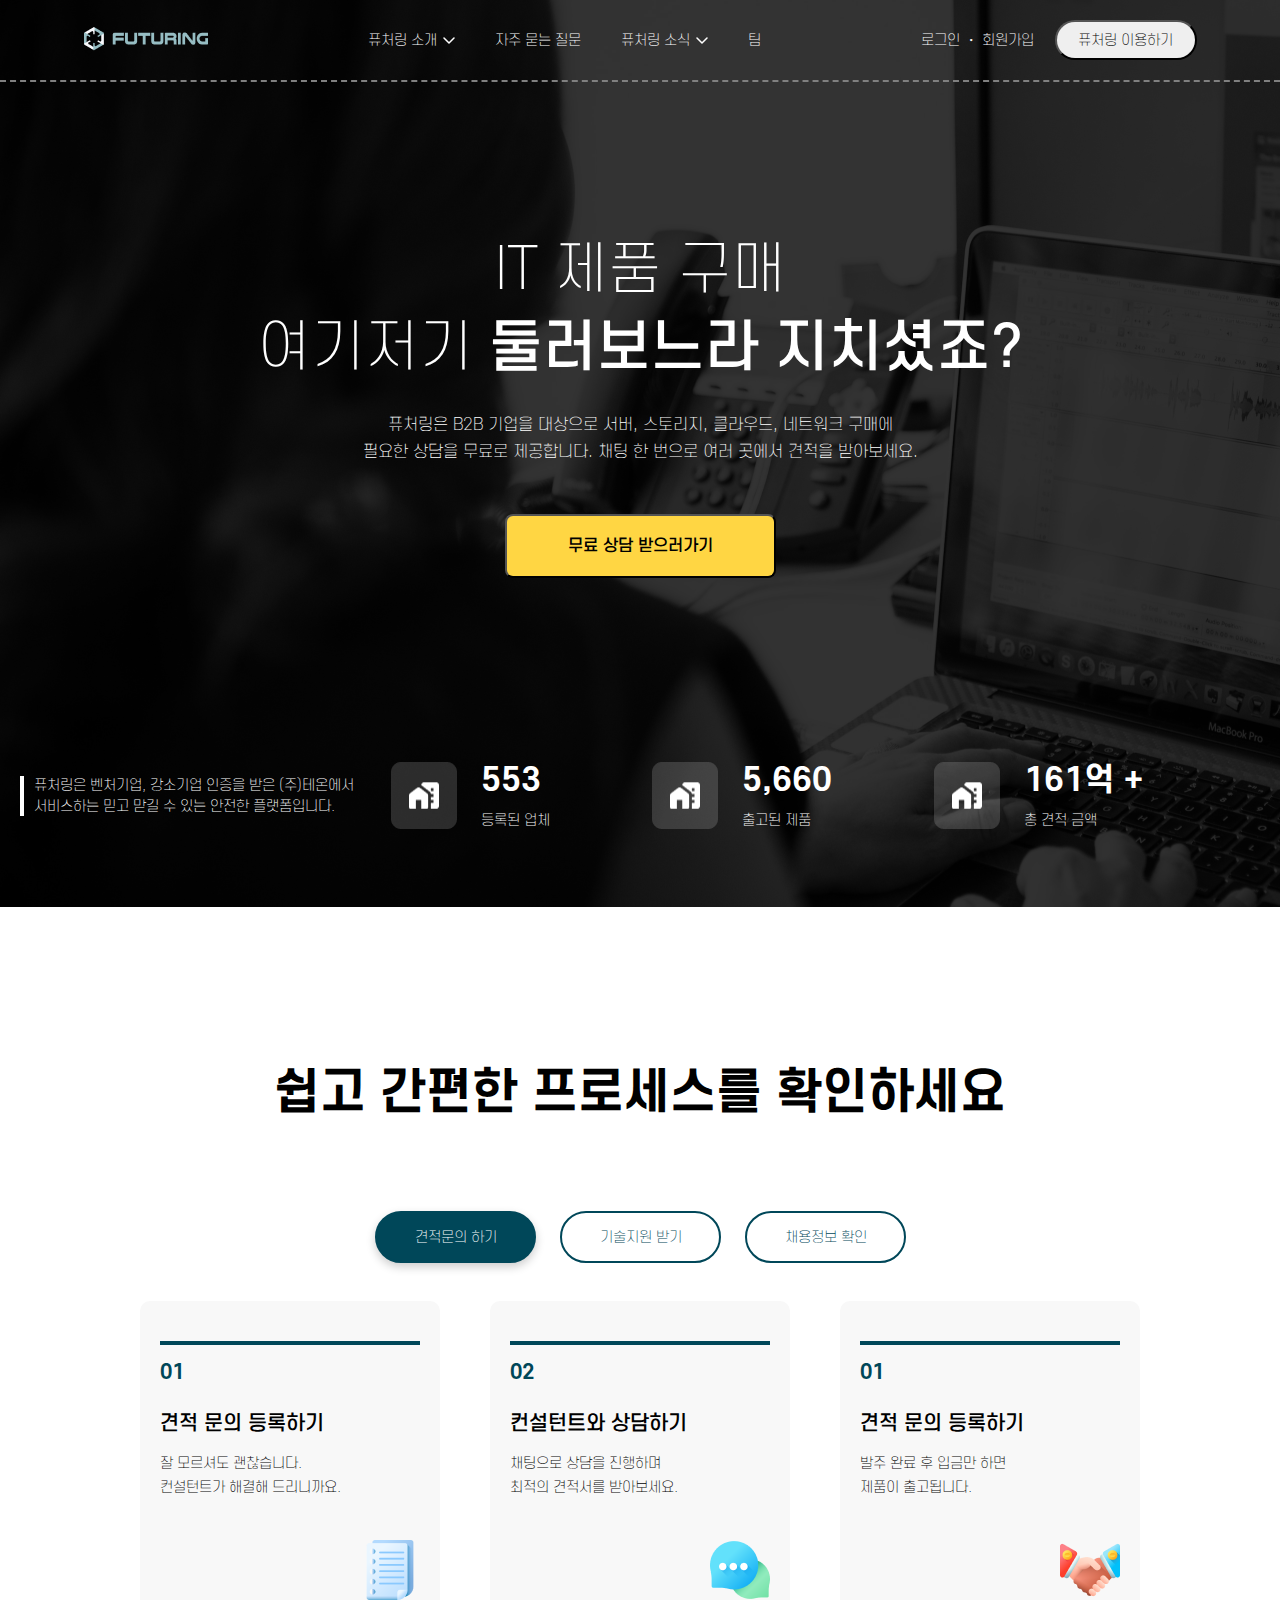
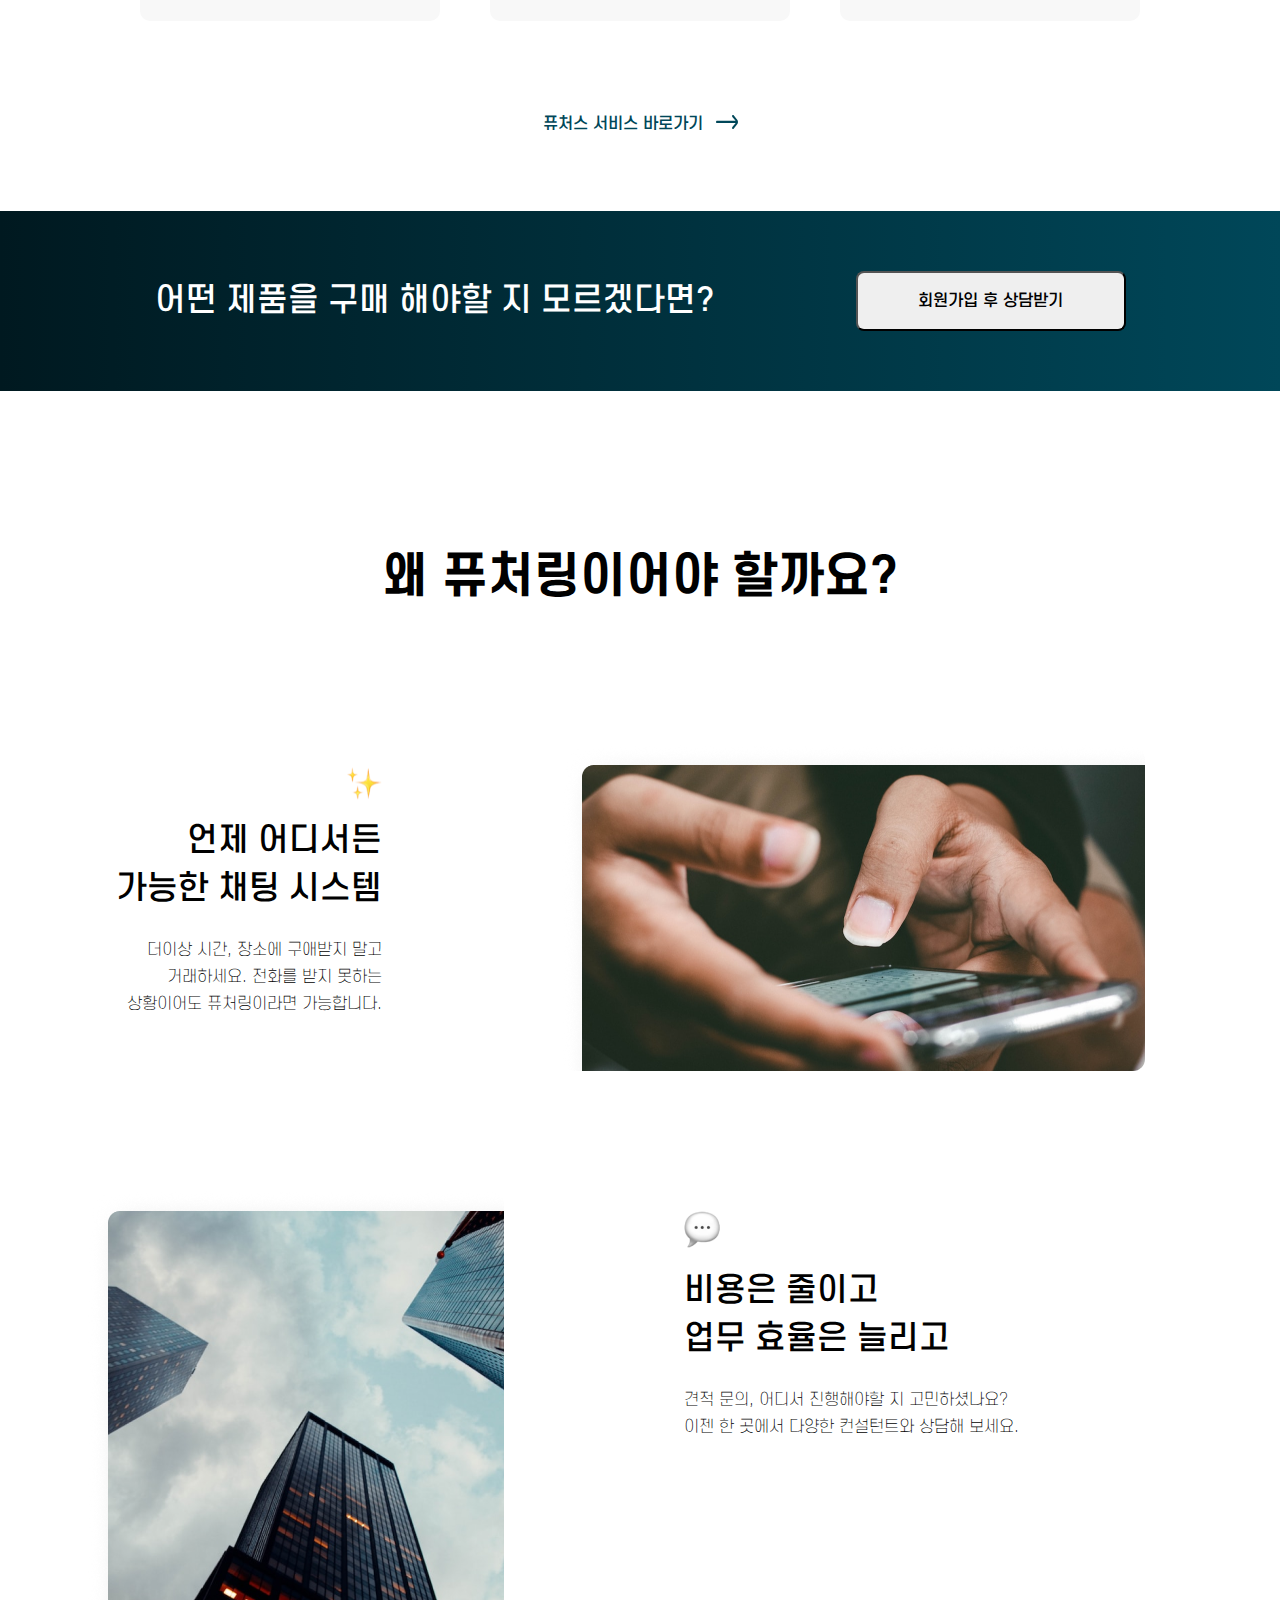
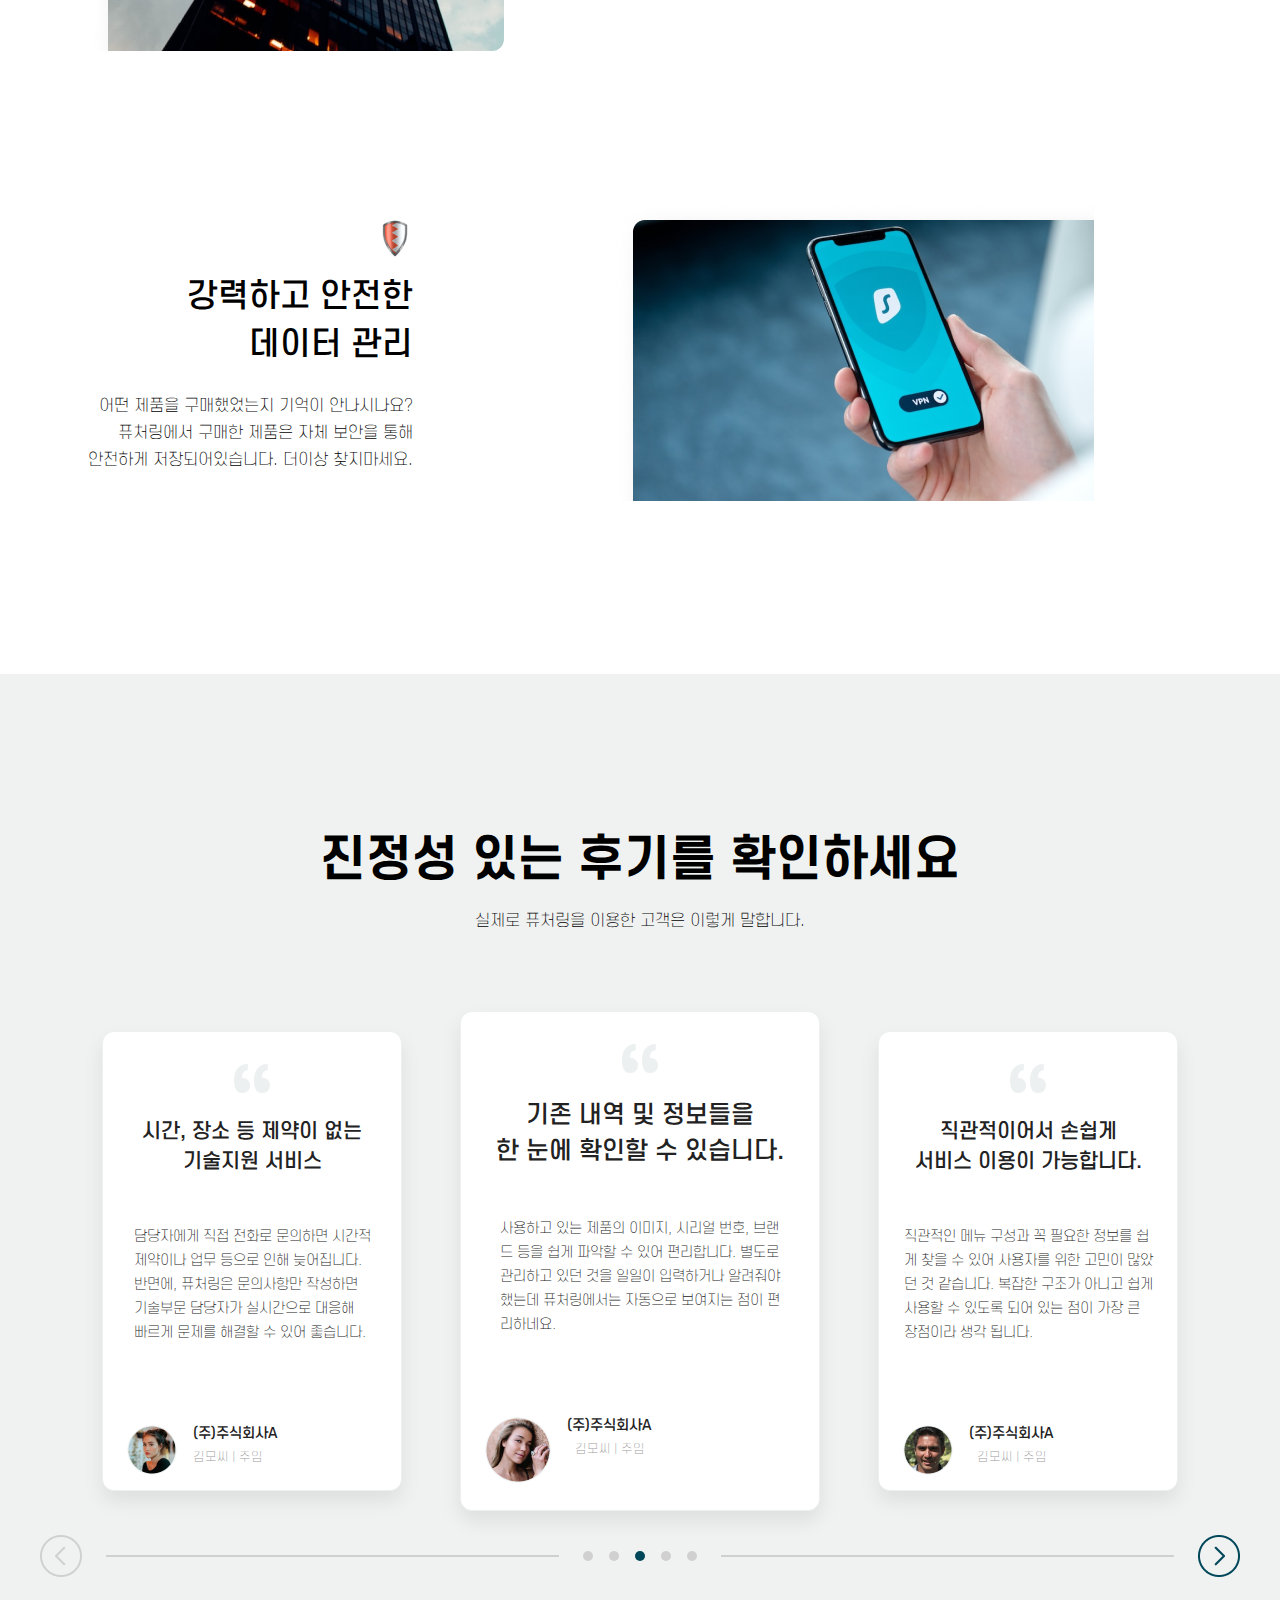
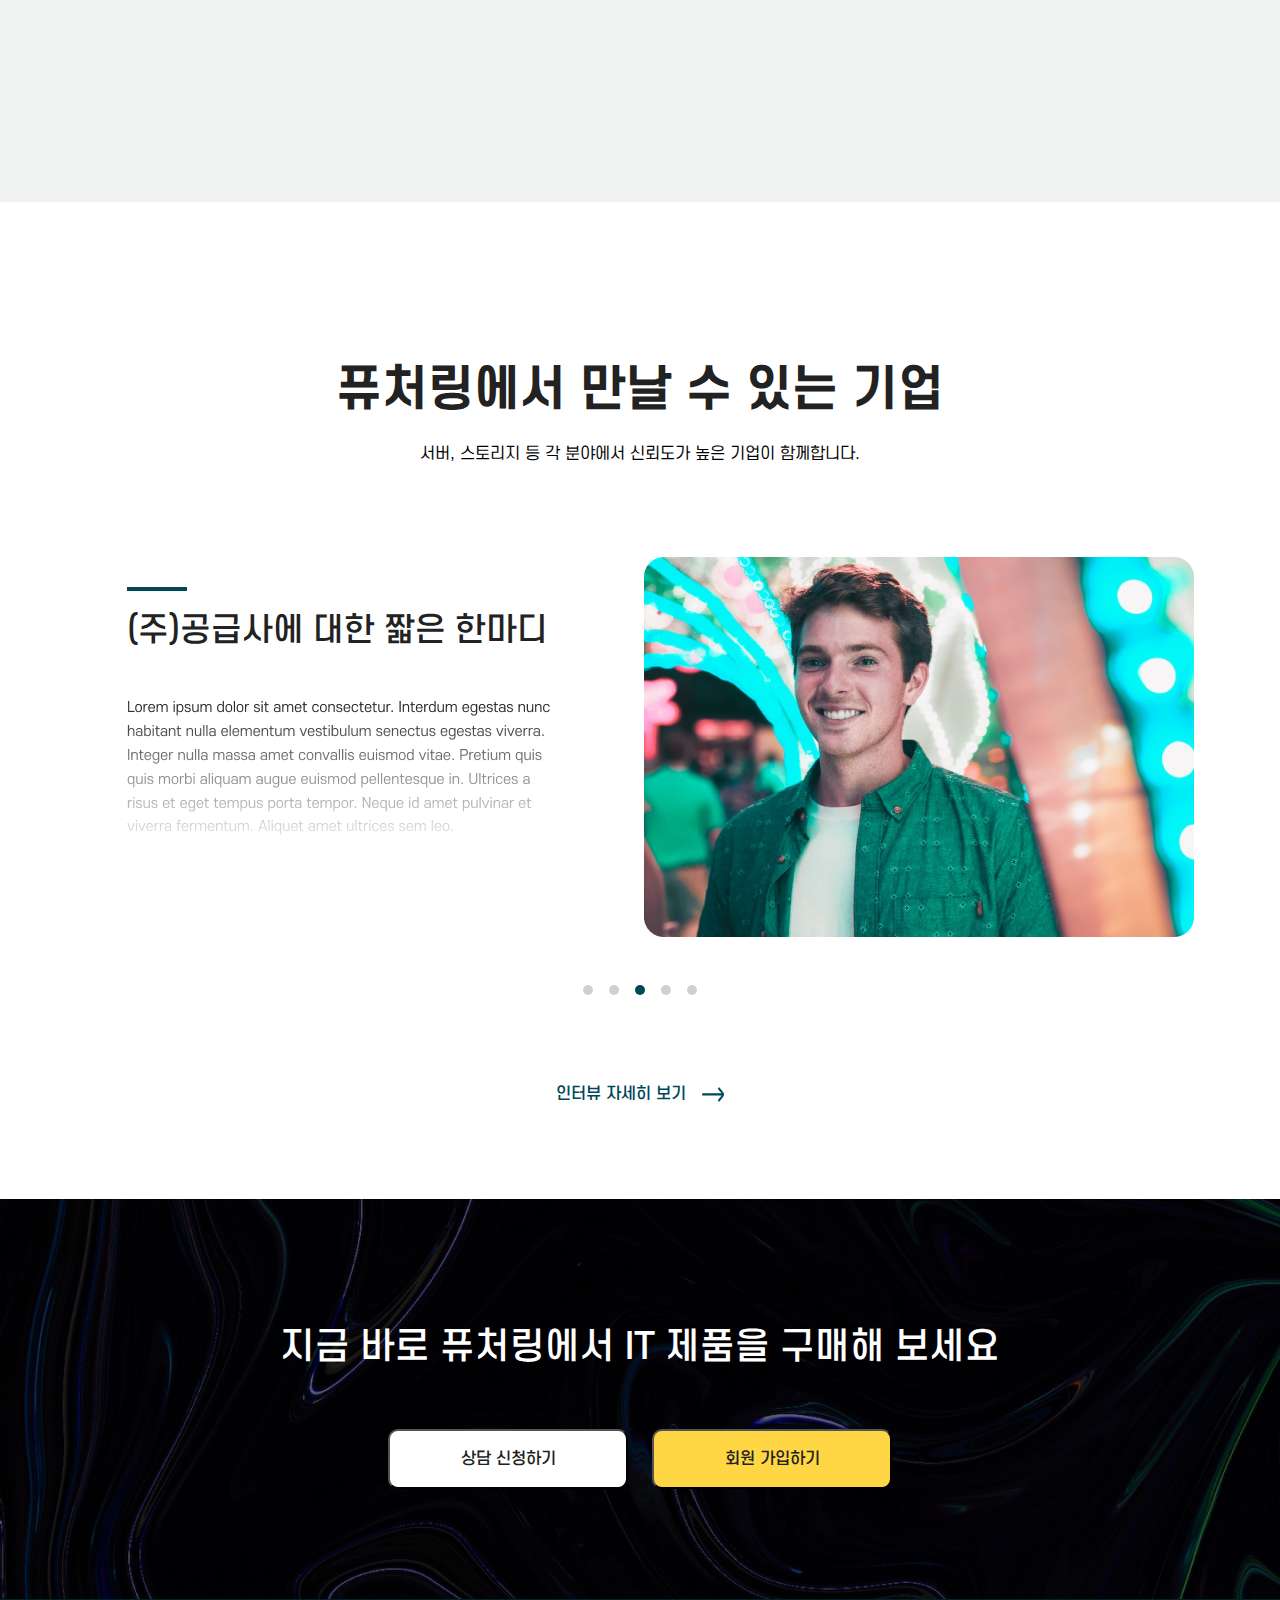
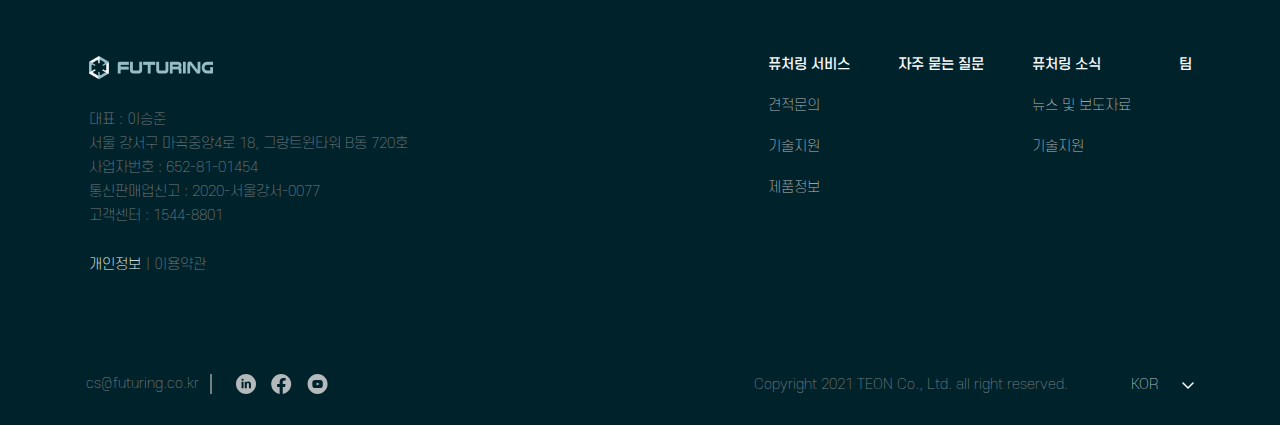
==== commit bf3aa8bf: "2023/06/08 -상대경로 수정" ====
--- a/front/index.html
+++ b/front/index.html
@@ -4,11 +4,11 @@
     <meta charset="UTF-8">
     <meta http-equiv="X-UA-Compatible" content="IE=edge">
     <meta name="viewport" content="width=device-width, initial-scale=1.0">
-    <link rel="stylesheet" href="../../futuring_potofolio/common/css/reset.css">
-    <link rel="stylesheet" href="../../futuring_potofolio/common/css/common.css">
-    <link rel="stylesheet" href="../../futuring_potofolio/common/css/fonts.css">
-
-    <link rel="stylesheet" href="./css/index.css">
+    <link rel="stylesheet" href="../common/css/common.css">
+    <link rel="stylesheet" href="../common/css/reset.css">
+    <link rel="stylesheet" href="../common/css/fonts.css">
+    <link rel="stylesheet" href="../front/css/index.css">
+
     <title>Document</title>
 </head>
 <body>
@@ -163,7 +163,7 @@
                     </div>
                     
                     <div class="smart_phone"></div>
-                    <img src="../common/image/smartphone_mobile.png" alt="smartphone_mobile" class="smartphone_mobile">
+                    <img src="../common/image/Rectangle 60 (1).png" alt="smartphone_mobile" class="smartphone_mobile">
                 </div>
                 
             <div class="futuring_sangdam_system">
--- a/common/css/common.css
+++ b/common/css/common.css
@@ -0,0 +1,239 @@
+/* =================================================================== 
+Common
+=================================================================== */
+
+* {
+    font-family: 'S-Core Dream';
+}
+
+
+
+
+
+
+
+/* =================================================================== 
+Header
+=================================================================== */
+
+
+.dashed_line_wrap{
+    border-bottom: 2px dashed gray;
+}
+
+.futuring_header_wrap .futuring_nav_wrap
+{
+    display: flex;
+    align-items: center;
+    justify-content: space-between;
+    padding: 20px 0 ;
+    max-width: 1113px;
+    margin: 0 auto;
+}
+
+.futuring_nav_wrap .menu_mobile{
+    display: none;
+}
+
+.futuring_header_wrap  .futuring_middle_wrap 
+{
+    display: flex;
+}
+
+.futuring_header_wrap  .futuring_middle_wrap > li
+{
+    display: flex;
+    justify-content: center;
+    align-items: center;
+}
+
+.futuring_middle_wrap img {
+    margin-left: 6px;
+}
+
+.futuring_header_wrap  .futuring_middle_wrap li > a {
+    font-style: normal;
+    font-weight: 200;
+    font-size: 14px;
+    line-height: 17px;
+    text-align: center;
+    color: #FFFFFF;
+}
+
+
+.futuring_header_wrap  .futuring_middle_wrap > li:not(:first-child){
+    padding-left: 40px;
+}
+
+
+.futuring_header_wrap .futuring_login_wrap
+{
+    display: flex;
+    align-items: center;
+}
+
+
+
+.futuring_header_wrap .futuring_login_wrap li>a:first-child
+{   
+    font-weight: 200;
+    font-size: 14px;
+    line-height: 17px;
+    text-align: center;
+    color: #FFFFFF;
+    
+}
+
+.futuring_header_wrap .futuring_login_wrap button
+{   
+   margin-left: 21px; 
+    height: 40px;
+    width: 142px;
+    border-radius: 100px;
+    font-weight: 200;
+    font-size: 14px;
+    line-height: 17px;
+    text-align: center;
+    color: #000000;
+}
+
+
+
+/* =================================================================== 
+footer 
+=================================================================== */
+
+
+
+
+.footer_main_wrap {
+    background: #00222A;
+}
+
+.footer_main_wrap .footer_info_wrap {
+    display: flex;
+    justify-content: space-between;
+    max-width: 1103px;
+    margin: 0 auto;
+    padding: 57px 0 71px;
+}
+
+.footer_left_introduce {
+    display: flex;
+    flex-direction: column;
+    margin-top: 25px;
+}
+
+.footer_left .footer_personal_information{
+    margin-top: 25px;
+}
+
+.footer_left_introduce > span {
+    font-weight: 200;
+    font-size: 14px;
+    line-height: 24px;
+    color: #757E82;
+}
+
+.footer_personal_information .person_intriduce > a{
+    font-weight: 200;
+    font-size: 14px;
+    line-height: 24px;
+    color:#F7F8F9;
+}
+
+.footer_personal_information .perosn_conditions > a{
+    font-weight: 200;
+    font-size: 14px;
+    line-height: 24px;
+    color: #757E82;
+}
+
+.footer_right > ul {
+    display: flex;
+}
+
+.footer_right > ul > li:not(:last-child){
+    display: flex;
+    flex-direction: column;
+    margin-right: 48px;
+}
+
+.footer_right > ul > li > span:first-child{
+    font-weight: 500;
+    font-size: 14px;
+    line-height: 17px;
+    color: #F7F8F9;
+    margin-bottom: 28px;
+}
+
+.footer_right > ul > li > span:not(:last-child) {
+    margin-bottom: 24px;
+}
+
+.footer_right > ul > li > span > a{
+    font-weight: 200;
+    font-size: 14px;
+    line-height: 17px;
+    color: #B4BABC;
+}
+
+.silver_footer_step {
+    border: 0.5px solid #757E82;
+}
+
+.footer_vanner_wrap {
+    display: flex;
+    justify-content: space-between;
+    margin: 0 auto;
+    padding: 24px 0 29px;
+    max-width: 1108px;
+}
+
+.footer_vanner_left span{
+    font-weight: 200;
+    font-size: 14px;
+    line-height: 24px;
+    color: #757E82;
+}
+
+.footer_vanner_left {
+    display: flex;
+    justify-content: center;
+    align-items: center;
+}
+
+.footer_vanner_left div {
+    margin: 0 24px 0 11px;
+    width: 0px;
+    height: 20px;
+    border: 0.5px solid #757E82;
+}
+
+.footer_vanner_left img:not(:last-child){
+    margin-right: 15px;
+}
+
+
+.footer_vanner_right {
+    display: flex;
+    justify-content: center;
+    align-items: center;
+}
+
+.footer_vanner_right > span{
+    margin-right: 63px;
+    font-weight: 200;
+    font-size: 14px;
+    line-height: 17px;
+    text-align: center;
+    color: #757E82;
+}
+
+.footer_vanner_right div > span {
+    margin-right: 19px;
+    font-weight: 200;
+    font-size: 14px;
+    line-height: 17px;
+    color: #B4BABC;
+}--- a/common/css/fonts.css
+++ b/common/css/fonts.css
@@ -0,0 +1,86 @@
+
+/* S-Core Dream font */
+@font-face {
+    font-family: 'S-Core Dream';
+    src: url('../fonts/SCDream1.otf') format('opentype');
+    font-weight: 100;
+    font-style: normal;
+}
+
+@font-face {
+    font-family: 'S-Core Dream';
+    src: url('../fonts/SCDream2.otf') format('opentype');
+    font-weight: 200;
+    font-style: normal;
+}
+
+@font-face {
+    font-family: 'S-Core Dream';
+    src: url('../fonts/SCDream3.otf') format('opentype');
+    font-weight: 300;
+    font-style: normal;
+}
+
+@font-face {
+    font-family: 'S-Core Dream';
+    src: url('../fonts/SCDream4.otf') format('opentype');
+    font-weight: 400;
+    font-style: normal;
+}
+
+@font-face {
+    font-family: 'S-Core Dream';
+    src: url('../fonts/SCDream5.otf') format('opentype');
+    font-weight: 500;
+    font-style: normal;
+}
+
+@font-face {
+    font-family: 'S-Core Dream';
+    src: url('../fonts/SCDream6.otf') format('opentype');
+    font-weight: 600;
+    font-style: normal;
+}
+
+@font-face {
+    font-family: 'S-Core Dream';
+    src: url('../fonts/SCDream7.otf') format('opentype');
+    font-weight: 700;
+    font-style: normal;
+}
+
+@font-face {
+    font-family: 'S-Core Dream';
+    src: url('../fonts/SCDream8.otf') format('opentype');
+    font-weight: 800;
+    font-style: normal;
+}
+
+@font-face {
+    font-family: 'S-Core Dream';
+    src: url('../fonts/SCDream9.otf') format('opentype');
+    font-weight: 900;
+    font-style: normal;
+}
+
+
+/* NEXON */
+@font-face {
+    font-family: 'NEXON';
+    src: url('../fonts/NEXON_Lv1_Gothic_Low_OTF_Light.otf') format('opentype');
+    font-weight: 300;
+    font-style: normal;
+}
+
+@font-face {
+    font-family: 'NEXON';
+    src: url('../fonts/NEXON_Lv1_Gothic_Low_OTF.otf') format('opentype');
+    font-weight: 400;
+    font-style: normal;
+}
+@font-face {
+    font-family: 'NEXON';
+    src: url('../fonts/NEXON_Lv1_Gothic_Low_OTF_Bold.otf') format('opentype');
+    font-weight: 900;
+    font-style: normal;
+}
